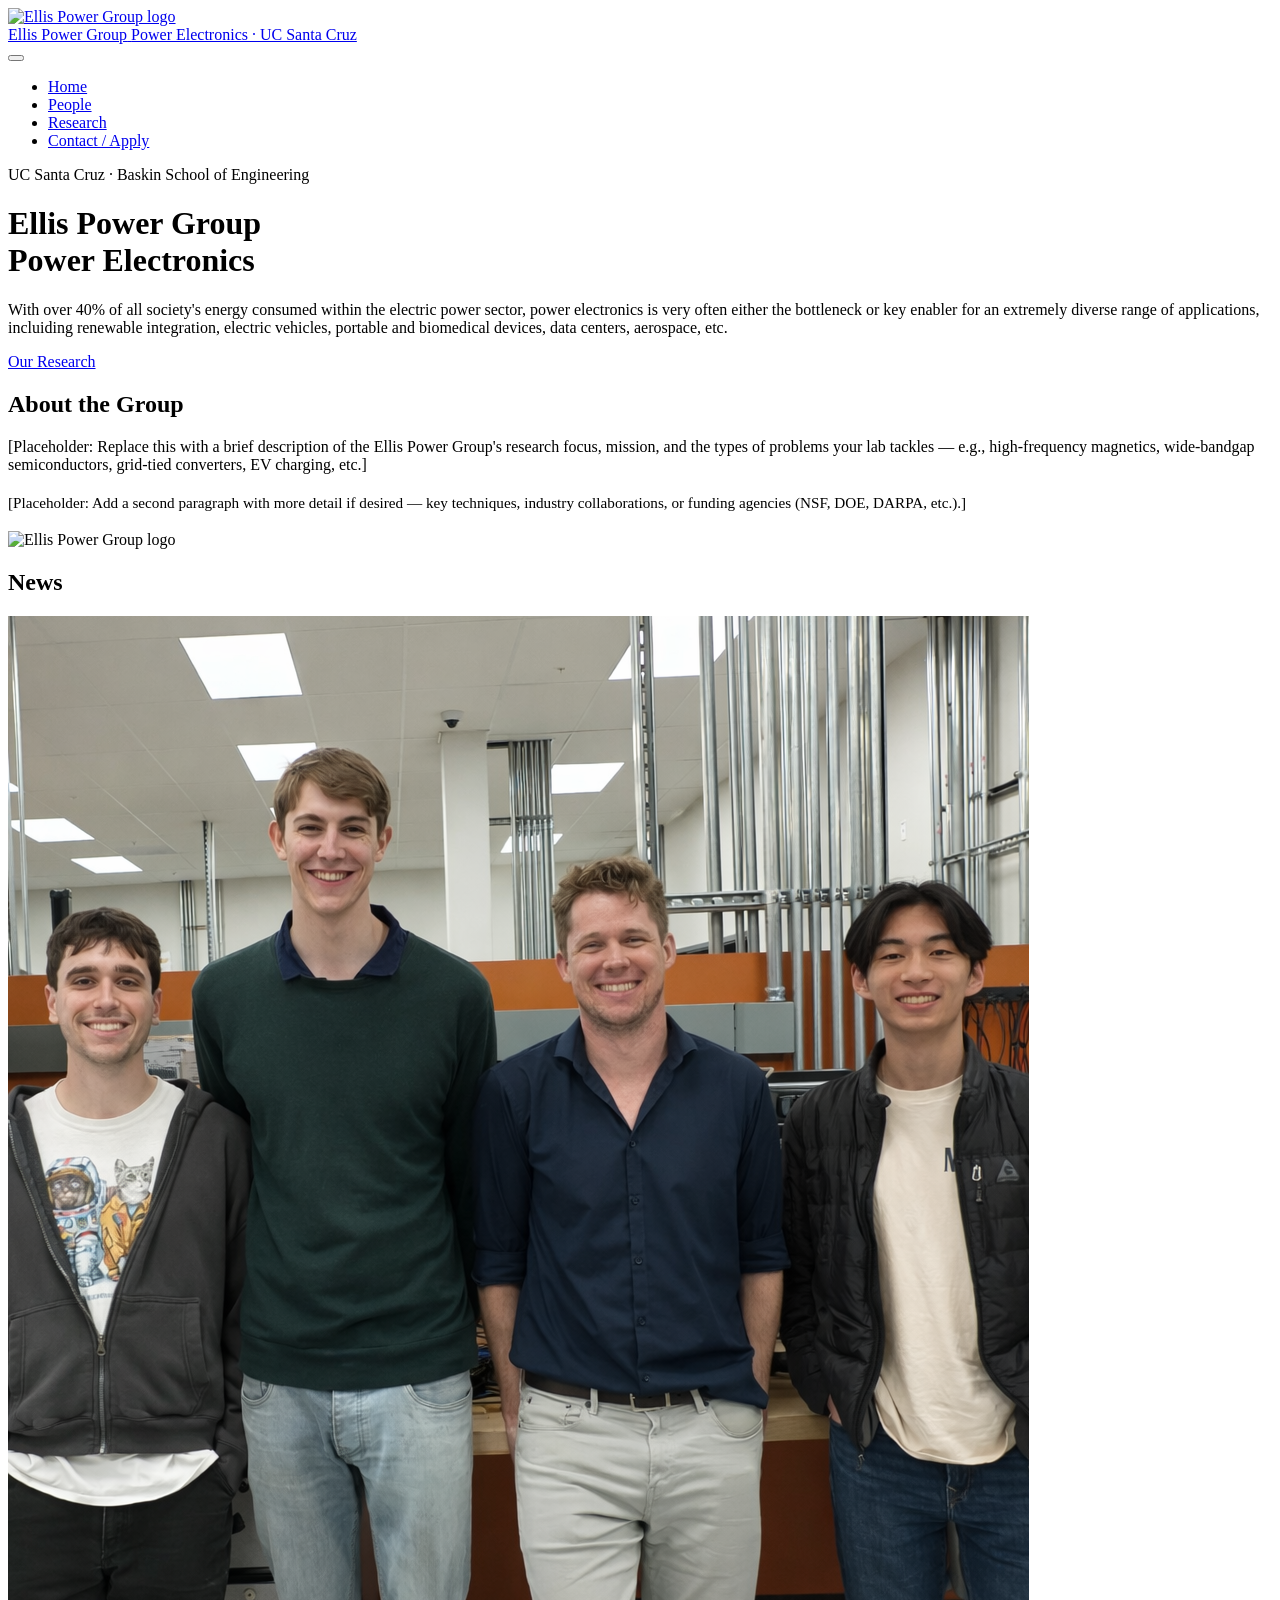
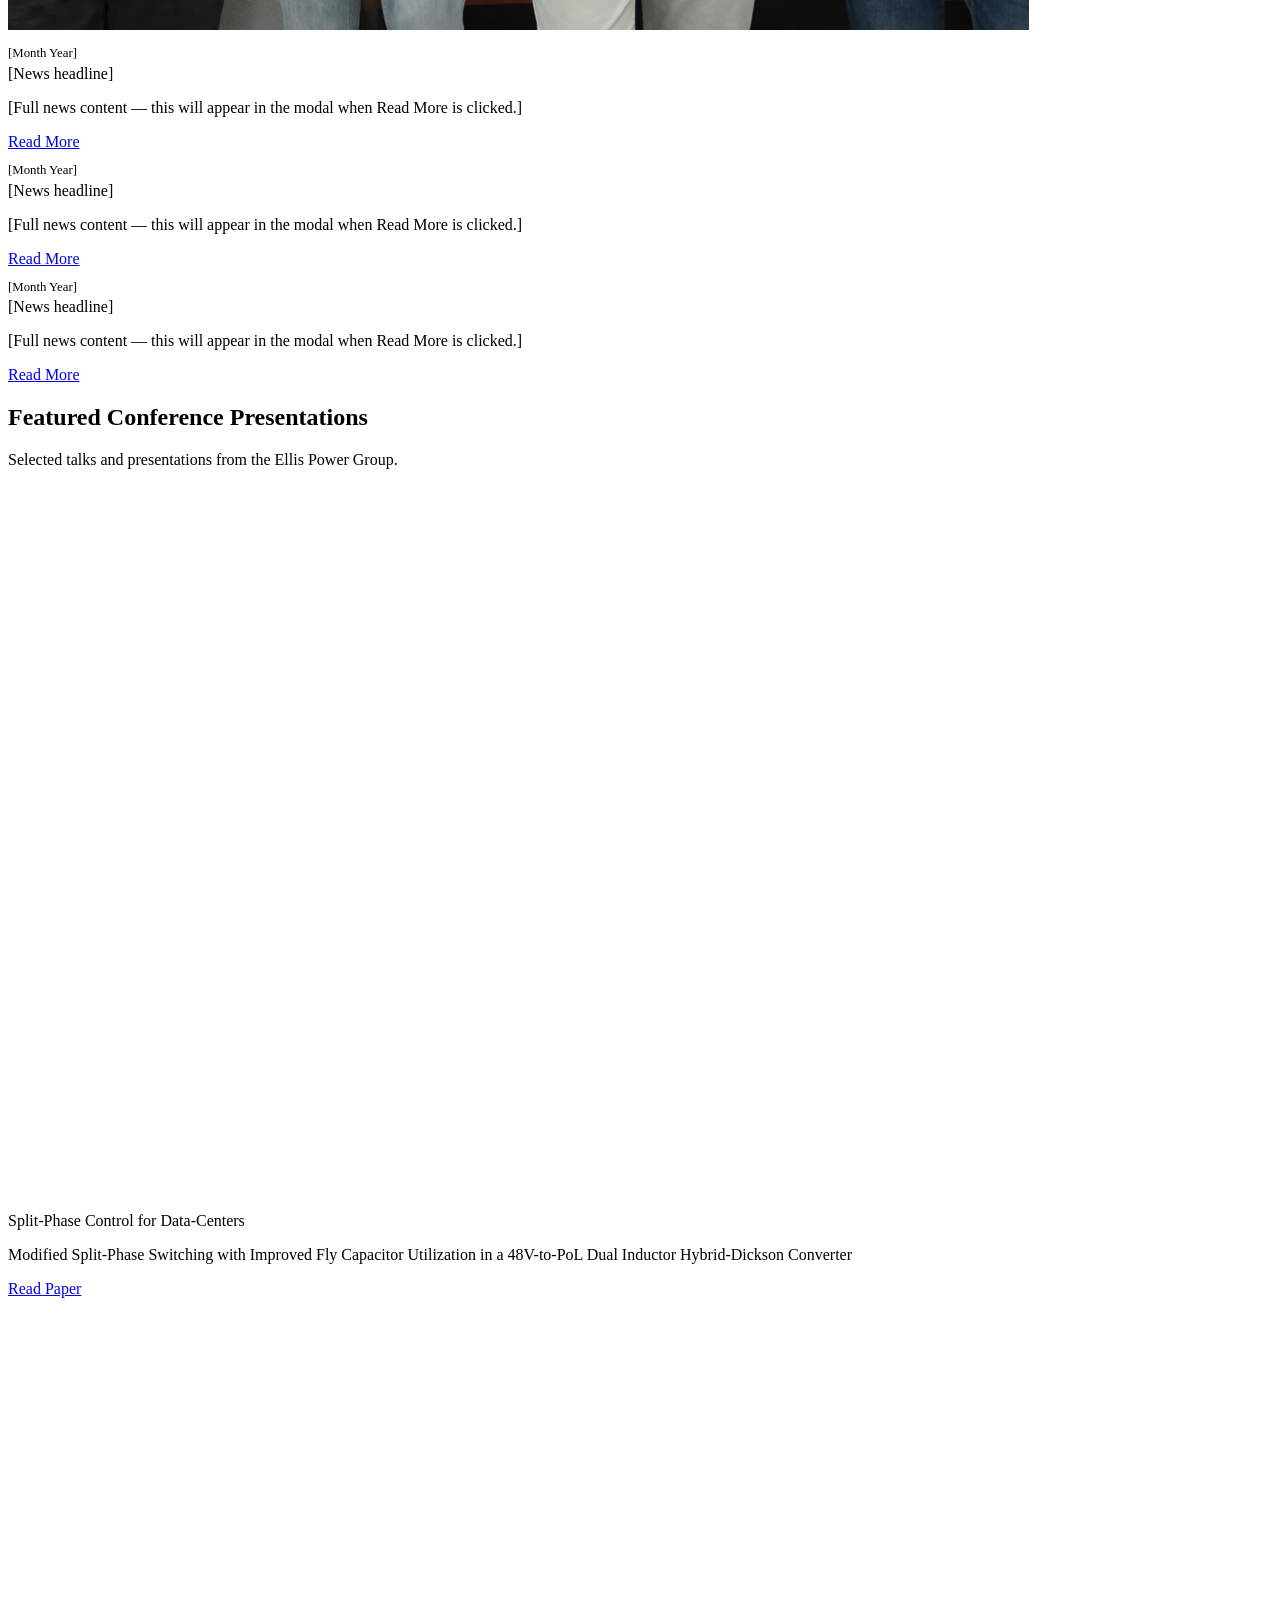
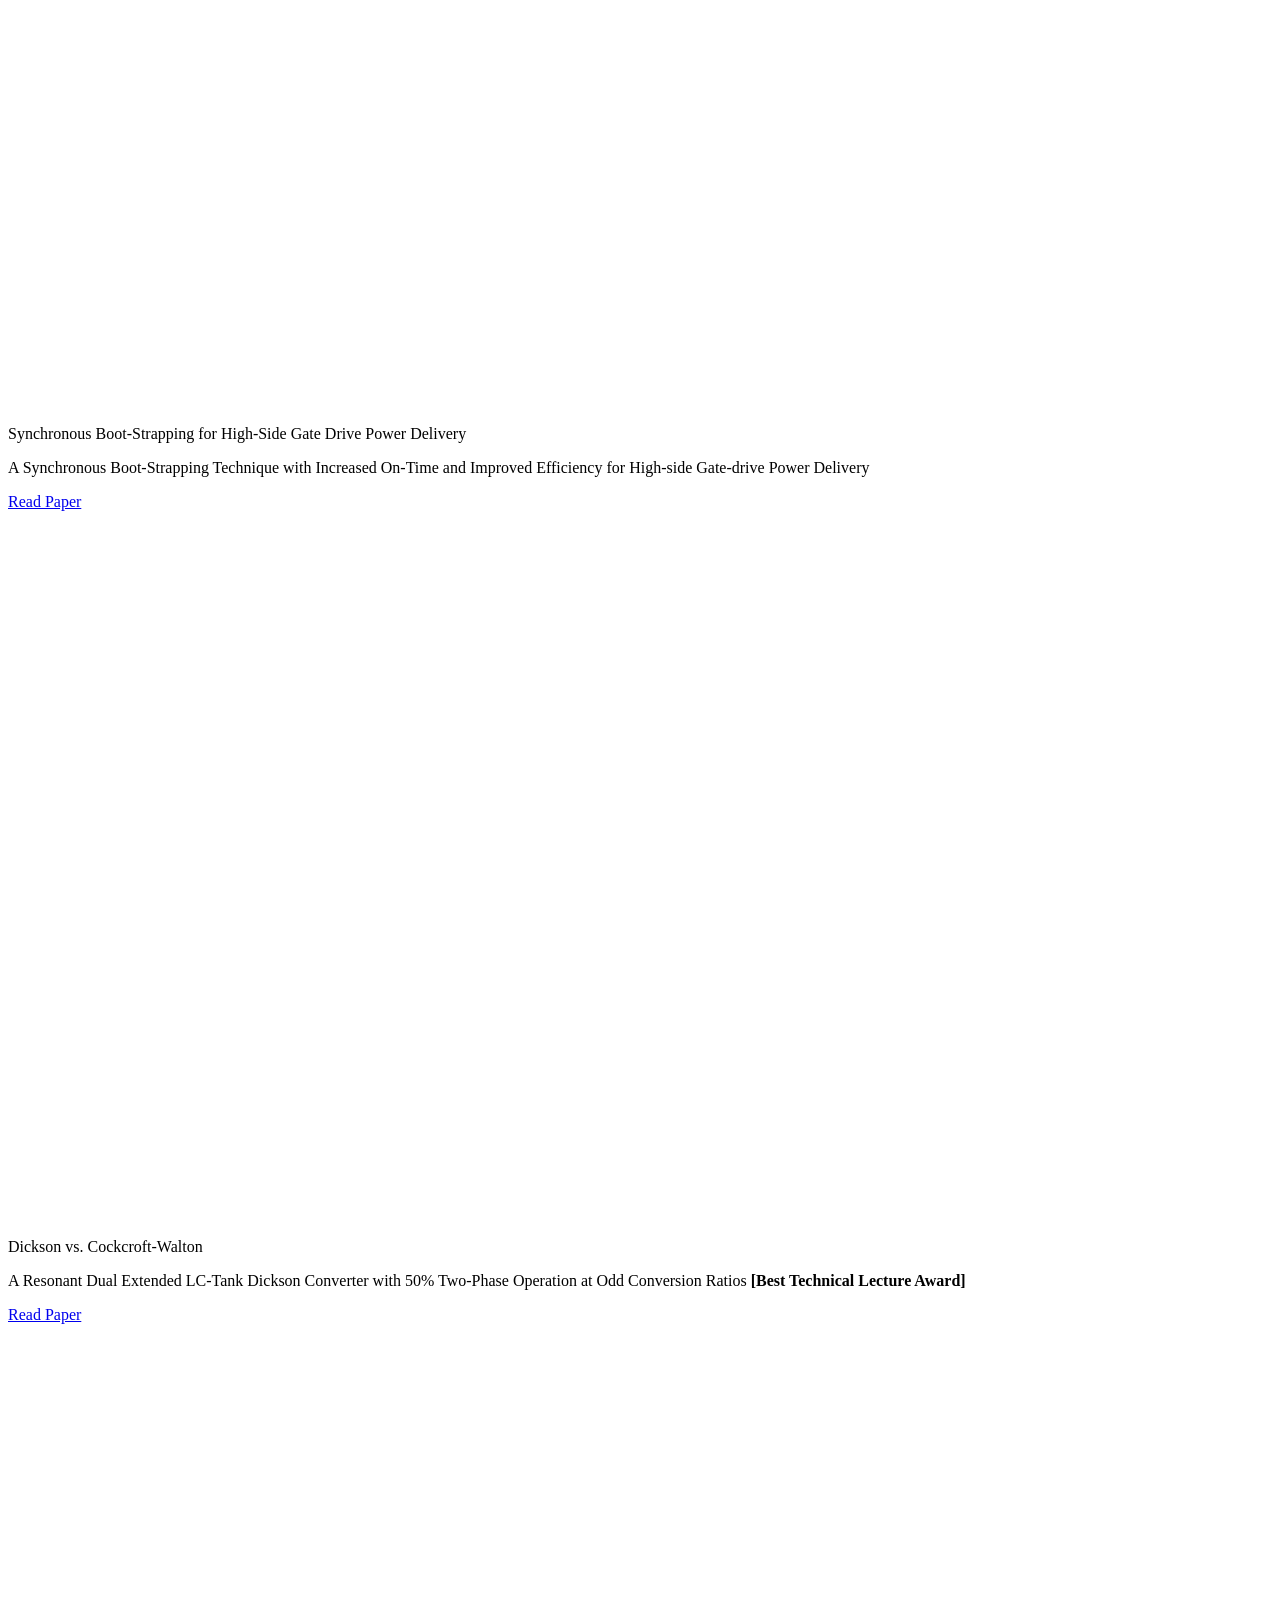
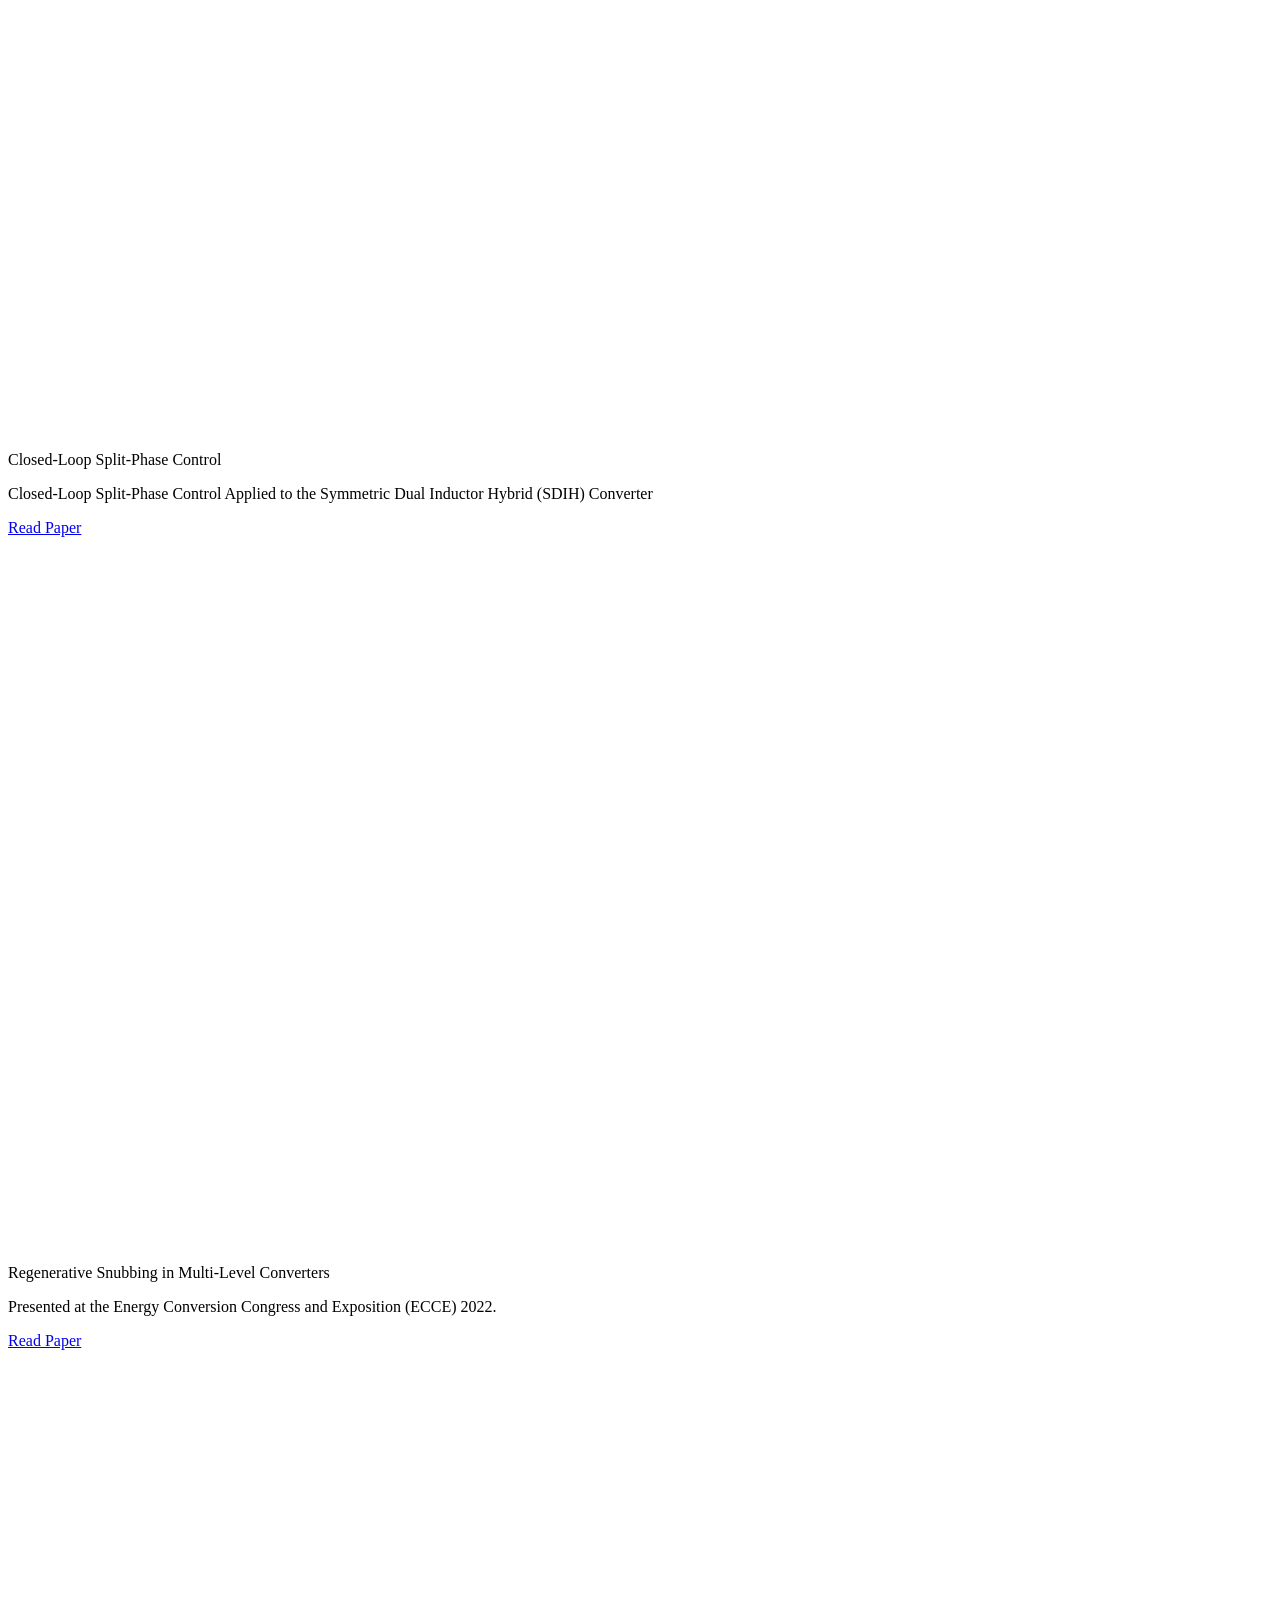
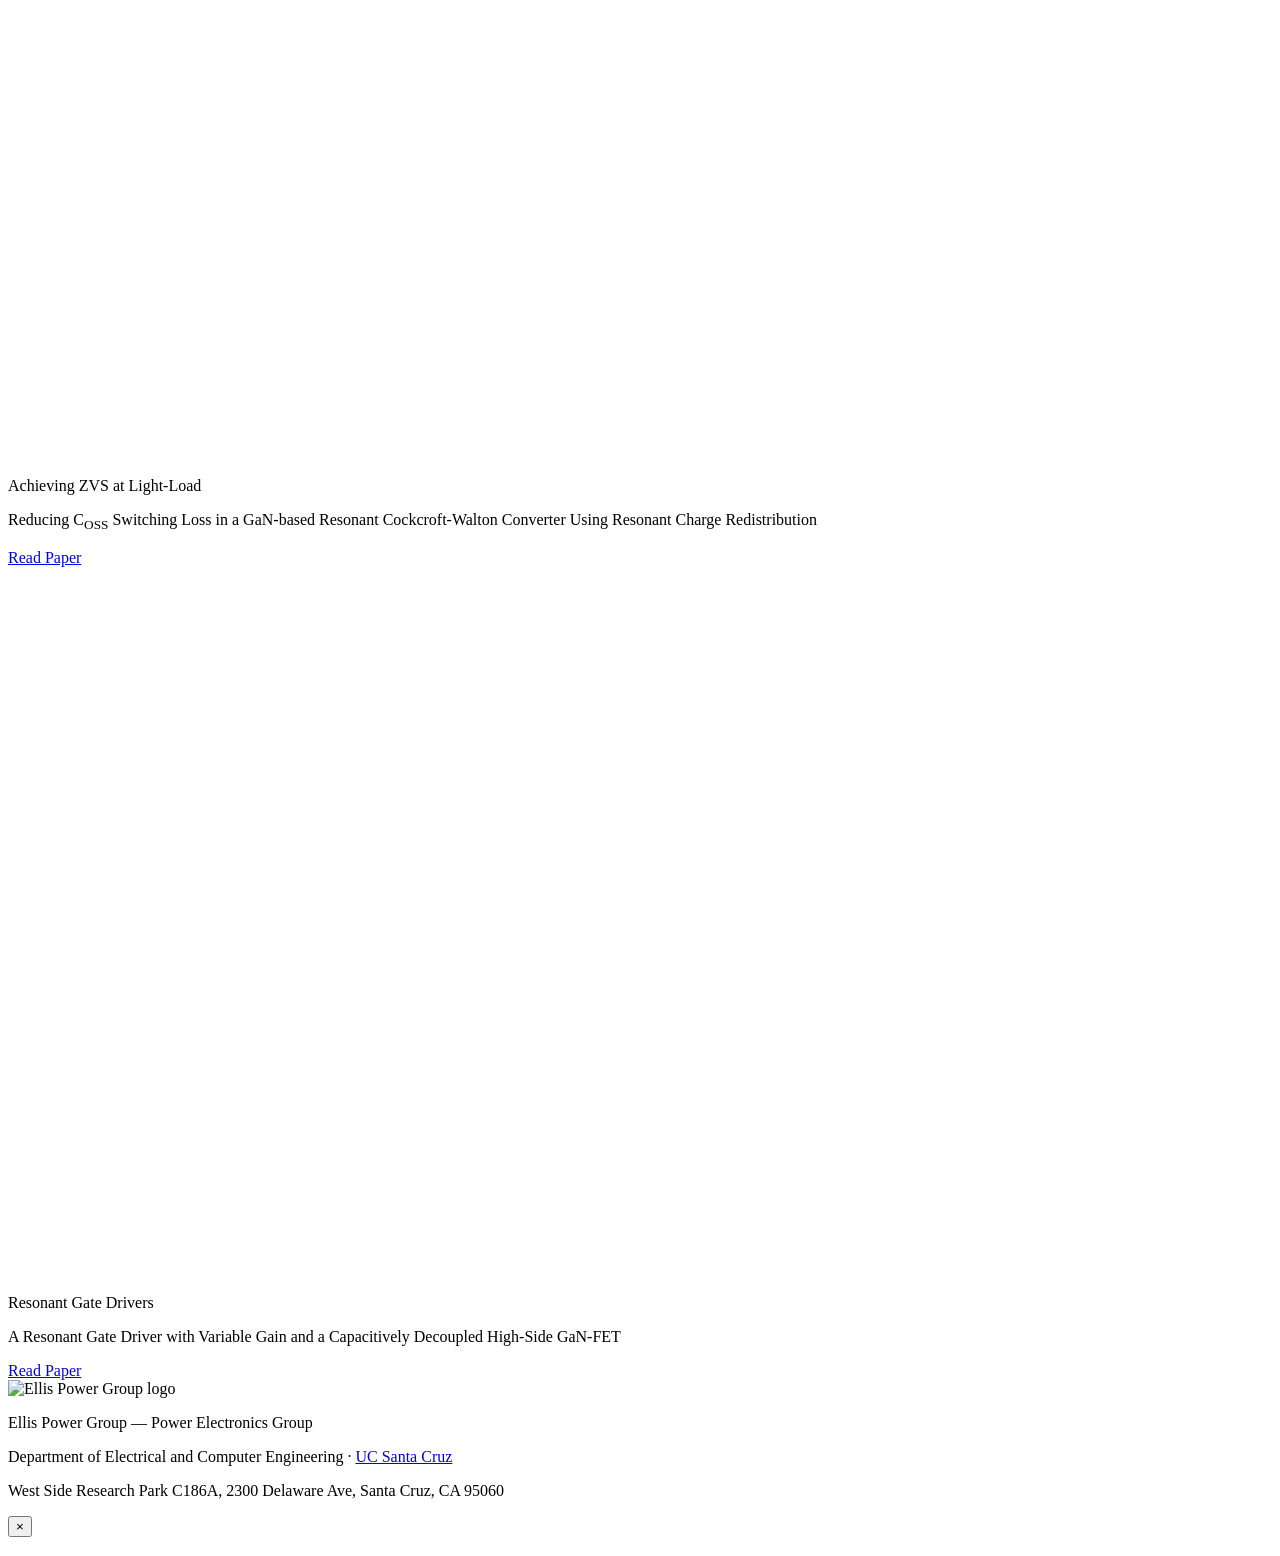
==== index.html @ 130d998c "Update index.html" ====
<!DOCTYPE html>
<html lang="en">
<head>
  <meta charset="UTF-8" />
  <meta name="viewport" content="width=device-width, initial-scale=1.0" />
  <title>Ellis Power Group — Power Electronics Group | UC Santa Cruz</title>
  <link rel="icon" href="images/EPG_simple_blue.png" type="image/png">
  <link rel="stylesheet" href="css/style.css" />
</head>
<body>

  <!-- ── Navbar ── -->
  <nav>
    <div class="nav-inner">
      <a href="index.html" class="nav-brand">
        <img src="images/EPG_simple_transparent_white.png" alt="Ellis Power Group logo" class="nav-logo">
        <div class="nav-brand-text">
          <span class="lab-name">Ellis Power Group</span>
          <span class="lab-sub">Power Electronics · UC Santa Cruz</span>
        </div>
      </a>
      <button class="nav-toggle" aria-label="Toggle menu" onclick="document.querySelector('.nav-links').classList.toggle('open')">
        <span></span><span></span><span></span>
      </button>
      <ul class="nav-links">
        <li><a href="index.html" class="active">Home</a></li>
        <li><a href="people.html">People</a></li>
        <li><a href="research.html">Research</a></li>
        <li><a href="contact.html">Contact / Apply</a></li>
      </ul>
    </div>
  </nav>

  <!-- ── Hero ── -->
  <header class="hero">
    <div class="ucsc-tag">UC Santa Cruz · Baskin School of Engineering</div>
    <h1>Ellis Power Group<br><span>Power Electronics</span></h1>
    <p class="subtitle">
      With over 40% of all society's energy consumed within the electric power sector, power electronics is very often either the bottleneck or key enabler for an extremely diverse range of applications, incluiding renewable integration, electric vehicles, portable and biomedical devices, data centers, aerospace, etc.
    </p>
    <a href="research.html" class="btn btn-gold" style="margin-right:0.75rem;">Our Research</a>
    <a href="contact.html" class="btn btn-outline" style="border-color:white; color:white;">Join the Group</a>
  </header>

  <!-- ── About ── -->
  <section class="section">
    <div class="container">
      <div class="about-layout">
        <div class="about-text">
          <h2 class="section-title">About the Group</h2>
          <p class="section-lead">
            <!-- Replace with a 2–3 sentence description of the lab's focus and mission -->
            [Placeholder: Replace this with a brief description of the Ellis Power Group's research focus,
            mission, and the types of problems your lab tackles — e.g., high-frequency magnetics,
            wide-bandgap semiconductors, grid-tied converters, EV charging, etc.]
          </p>
          <p style="color:var(--gray); font-size:0.95rem; line-height:1.7;">
            [Placeholder: Add a second paragraph with more detail if desired — key techniques,
            industry collaborations, or funding agencies (NSF, DOE, DARPA, etc.).]
          </p>
        </div>
        <div class="about-logo">
          <img src="images/EPG.png" alt="Ellis Power Group logo">
        </div>
      </div>
    </div>
  </section>

  <!-- ── News ── -->
  <section id="news-section" class="section section-alt">
    <div class="container">
      <h2 class="section-title">News</h2>
      <div class="card-grid card-grid-3">

        <!-- Image news block -->
        <div class="card">
          <img src="news_images/Joseph_Winkler_Visit.png" alt="Joseph_Winkler" class="news-img">
          <div class="research-body">
            <p style="font-size:0.8rem; color:var(--gray); margin-bottom:0.2rem;">[Month Year]</p>
            <div class="research-title">[News headline]</div>
            <p class="research-desc">[Full news content — this will appear in the modal when Read More is clicked.]</p>
            <a href="#" class="btn btn-blue" onclick="openModal(this); return false;">Read More</a>
          </div>
        </div>

        <!-- No image news block -->
        <div class="card">
          <div class="research-img placeholder"></div>
          <div class="research-body">
            <p style="font-size:0.8rem; color:var(--gray); margin-bottom:0.2rem;">[Month Year]</p>
            <div class="research-title">[News headline]</div>
            <p class="research-desc">[Full news content — this will appear in the modal when Read More is clicked.]</p>
            <a href="#" class="btn btn-blue" onclick="openModal(this); return false;">Read More</a>
          </div>
        </div>

        <div class="card">
          <div class="research-img placeholder"></div>
          <div class="research-body">
            <p style="font-size:0.8rem; color:var(--gray); margin-bottom:0.2rem;">[Month Year]</p>
            <div class="research-title">[News headline]</div>
            <p class="research-desc">[Full news content — this will appear in the modal when Read More is clicked.]</p>
            <a href="#" class="btn btn-blue" onclick="openModal(this); return false;">Read More</a>
          </div>
        </div>

      </div>
    </div>
  </section>

  <!-- ── Featured Conference Presentations ── -->
  <section class="section">
    <div class="container">
      <h2 class="section-title">Featured Conference Presentations</h2>
      <p class="section-lead">Selected talks and presentations from the Ellis Power Group.</p>
      <div class="card-grid card-grid-2">

        <div class="card">
          <div style="position:relative; padding-bottom:56.25%; height:0; overflow:hidden; border-radius:6px; margin-bottom:1rem;">
            <iframe
              src="https://www.youtube.com/embed/JGYH7zR0ghU"
              style="position:absolute; top:0; left:0; width:100%; height:100%; border:0;"
              allowfullscreen
              loading="lazy">
            </iframe>
          </div>
          <div class="research-body">
            <div class="research-title">Split-Phase Control for Data-Centers</div>
            <p class="research-desc">Modified Split-Phase Switching with Improved Fly Capacitor Utilization in a 48V-to-PoL Dual Inductor Hybrid-Dickson Converter</p>
            <a href="https://drive.google.com/file/d/1WH-lkBqeQXBo00qAmAZF47yBKzfSpNG6/view" target="_blank" class="btn btn-blue">Read Paper</a>
          </div>
        </div>

        <div class="card">
          <div style="position:relative; padding-bottom:56.25%; height:0; overflow:hidden; border-radius:6px; margin-bottom:1rem;">
            <iframe
              src="https://www.youtube.com/embed/jD0XQHBYPYw"
              style="position:absolute; top:0; left:0; width:100%; height:100%; border:0;"
              allowfullscreen
              loading="lazy">
            </iframe>
          </div>
          <div class="research-body">
            <div class="research-title">Synchronous Boot-Strapping for High-Side Gate Drive Power Delivery</div>
            <p class="research-desc">A Synchronous Boot-Strapping Technique with Increased On-Time and Improved Efficiency for High-side Gate-drive Power Delivery</p>
            <a href="https://drive.google.com/file/d/1WH-lkBqeQXBo00qAmAZF47yBKzfSpNG6/view" target="_blank" class="btn btn-blue">Read Paper</a>
          </div>
        </div>

        <div class="card">
          <div style="position:relative; padding-bottom:56.25%; height:0; overflow:hidden; border-radius:6px; margin-bottom:1rem;">
            <iframe
              src="https://www.youtube.com/embed/U55pdXEgzEo"
              style="position:absolute; top:0; left:0; width:100%; height:100%; border:0;"
              allowfullscreen
              loading="lazy">
            </iframe>
          </div>
          <div class="research-body">
            <div class="research-title">Dickson vs. Cockcroft-Walton</div>
            <p class="research-desc">A Resonant Dual Extended LC-Tank Dickson Converter with 50% Two-Phase Operation at Odd Conversion Ratios <strong>[Best Technical Lecture Award]</strong></p>
            <a href="https://drive.google.com/file/d/1NrXpbdTFm4a8NvBak3g795Qt6DAkt5Zg/view" target="_blank" class="btn btn-blue">Read Paper</a>
          </div>
        </div>

        <div class="card">
          <div style="position:relative; padding-bottom:56.25%; height:0; overflow:hidden; border-radius:6px; margin-bottom:1rem;">
            <iframe
              src="https://www.youtube.com/embed/bkz6jlpOTvc"
              style="position:absolute; top:0; left:0; width:100%; height:100%; border:0;"
              allowfullscreen
              loading="lazy">
            </iframe>
          </div>
          <div class="research-body">
            <div class="research-title">Closed-Loop Split-Phase Control</div>
            <p class="research-desc">Closed-Loop Split-Phase Control Applied to the Symmetric Dual Inductor Hybrid (SDIH) Converter</p>
            <a href="https://drive.google.com/file/d/1yZGYqYv0ZiZ7TIlcGubizP3ZaS7PxKJI/view" target="_blank" class="btn btn-blue">Read Paper</a>
          </div>
        </div>

        <div class="card">
          <div style="position:relative; padding-bottom:56.25%; height:0; overflow:hidden; border-radius:6px; margin-bottom:1rem;">
            <iframe
              src="https://www.youtube.com/embed/i5VAI0X557I"
              style="position:absolute; top:0; left:0; width:100%; height:100%; border:0;"
              allowfullscreen
              loading="lazy">
            </iframe>
          </div>
          <div class="research-body">
            <div class="research-title">Regenerative Snubbing in Multi-Level Converters</div>
            <p class="research-desc">Presented at the Energy Conversion Congress and Exposition (ECCE) 2022.</p>
            <a href="https://drive.google.com/file/d/1APeE59PD5Y6a50_pHRKJXi4OGnaNuooc/view" target="_blank" class="btn btn-blue">Read Paper</a>
          </div>
        </div>

        <div class="card">
          <div style="position:relative; padding-bottom:56.25%; height:0; overflow:hidden; border-radius:6px; margin-bottom:1rem;">
            <iframe
              src="https://www.youtube.com/embed/y23YhmnaFBg"
              style="position:absolute; top:0; left:0; width:100%; height:100%; border:0;"
              allowfullscreen
              loading="lazy">
            </iframe>
          </div>
          <div class="research-body">
            <div class="research-title">Achieving ZVS at Light-Load</div>
            <p class="research-desc">Reducing C<sub>OSS</sub> Switching Loss in a GaN-based Resonant Cockcroft-Walton Converter Using Resonant Charge Redistribution</p>
            <a href="https://drive.google.com/file/d/1JP_cOBnIOX_2WDsVjnTTVaK590b-mOuk/view" target="_blank" class="btn btn-blue">Read Paper</a>
          </div>
        </div>

        <div class="card">
          <div style="position:relative; padding-bottom:56.25%; height:0; overflow:hidden; border-radius:6px; margin-bottom:1rem;">
            <iframe
              src="https://www.youtube.com/embed/6qa66QU1ysw"
              style="position:absolute; top:0; left:0; width:100%; height:100%; border:0;"
              allowfullscreen
              loading="lazy">
            </iframe>
          </div>
          <div class="research-body">
            <div class="research-title">Resonant Gate Drivers</div>
            <p class="research-desc">A Resonant Gate Driver with Variable Gain and a Capacitively Decoupled High-Side GaN-FET</p>
            <a href="https://drive.google.com/file/d/1EpQJLGyIEV0gHX68V60lefkbmWwA6Xjm/view" target="_blank" class="btn btn-blue">Read Paper</a>
          </div>
        </div>

      </div>
    </div>
  </section>

  <!-- ── Footer ── -->
  <footer>
    <div class="footer-inner">
      <img src="images/EPG_simple_transparent_white.png" alt="Ellis Power Group logo" class="footer-logo">
      <p class="footer-top">Ellis Power Group — Power Electronics Group</p>
      <p>Department of Electrical and Computer Engineering · <a href="https://www.ucsc.edu" target="_blank">UC Santa Cruz</a></p>
      <p style="margin-top:0.5rem;">West Side Research Park C186A, 2300 Delaware Ave, Santa Cruz, CA 95060</p>
    </div>
  </footer>

  <!-- ── News Modal ── -->
  <div id="news-modal" class="modal-overlay" onclick="closeModal(event)">
    <div class="modal-box">
      <button class="modal-close" onclick="closeModal()">&times;</button>
      <img id="modal-img" src="" alt="" style="width:100%; max-height:220px; object-fit:contain; border-radius:6px; margin-bottom:1rem; display:none;">
      <h3 id="modal-title" style="color:var(--blue); margin-bottom:1rem;"></h3>
      <p id="modal-date" style="font-size:0.8rem; color:var(--gray); margin-bottom:0.75rem;"></p>
      <p id="modal-desc" style="font-size:0.95rem; line-height:1.7; color:#333; white-space:pre-line;"></p>
    </div>
  </div>

  <script>
    function openModal(btn) {
      const card = btn.closest('.card');
      const body = btn.closest('.research-body');
      const imgEl = card.querySelector('img.research-img');
      const modalImg = document.getElementById('modal-img');
      if (imgEl) {
        modalImg.src = imgEl.src;
        modalImg.alt = imgEl.alt;
        modalImg.style.display = 'block';
      } else {
        modalImg.style.display = 'none';
      }
      document.getElementById('modal-title').textContent = body.querySelector('.research-title').textContent;
      document.getElementById('modal-date').textContent = body.querySelector('p').textContent;
      document.getElementById('modal-desc').textContent = body.querySelector('.research-desc').textContent;
      document.getElementById('news-modal').classList.add('open');
    }

    function closeModal(e) {
      if (!e || e.target === document.getElementById('news-modal')) {
        document.getElementById('news-modal').classList.remove('open');
      }
    }

    document.addEventListener('keydown', e => {
      if (e.key === 'Escape') closeModal();
    });
  </script>
</body>
</html>
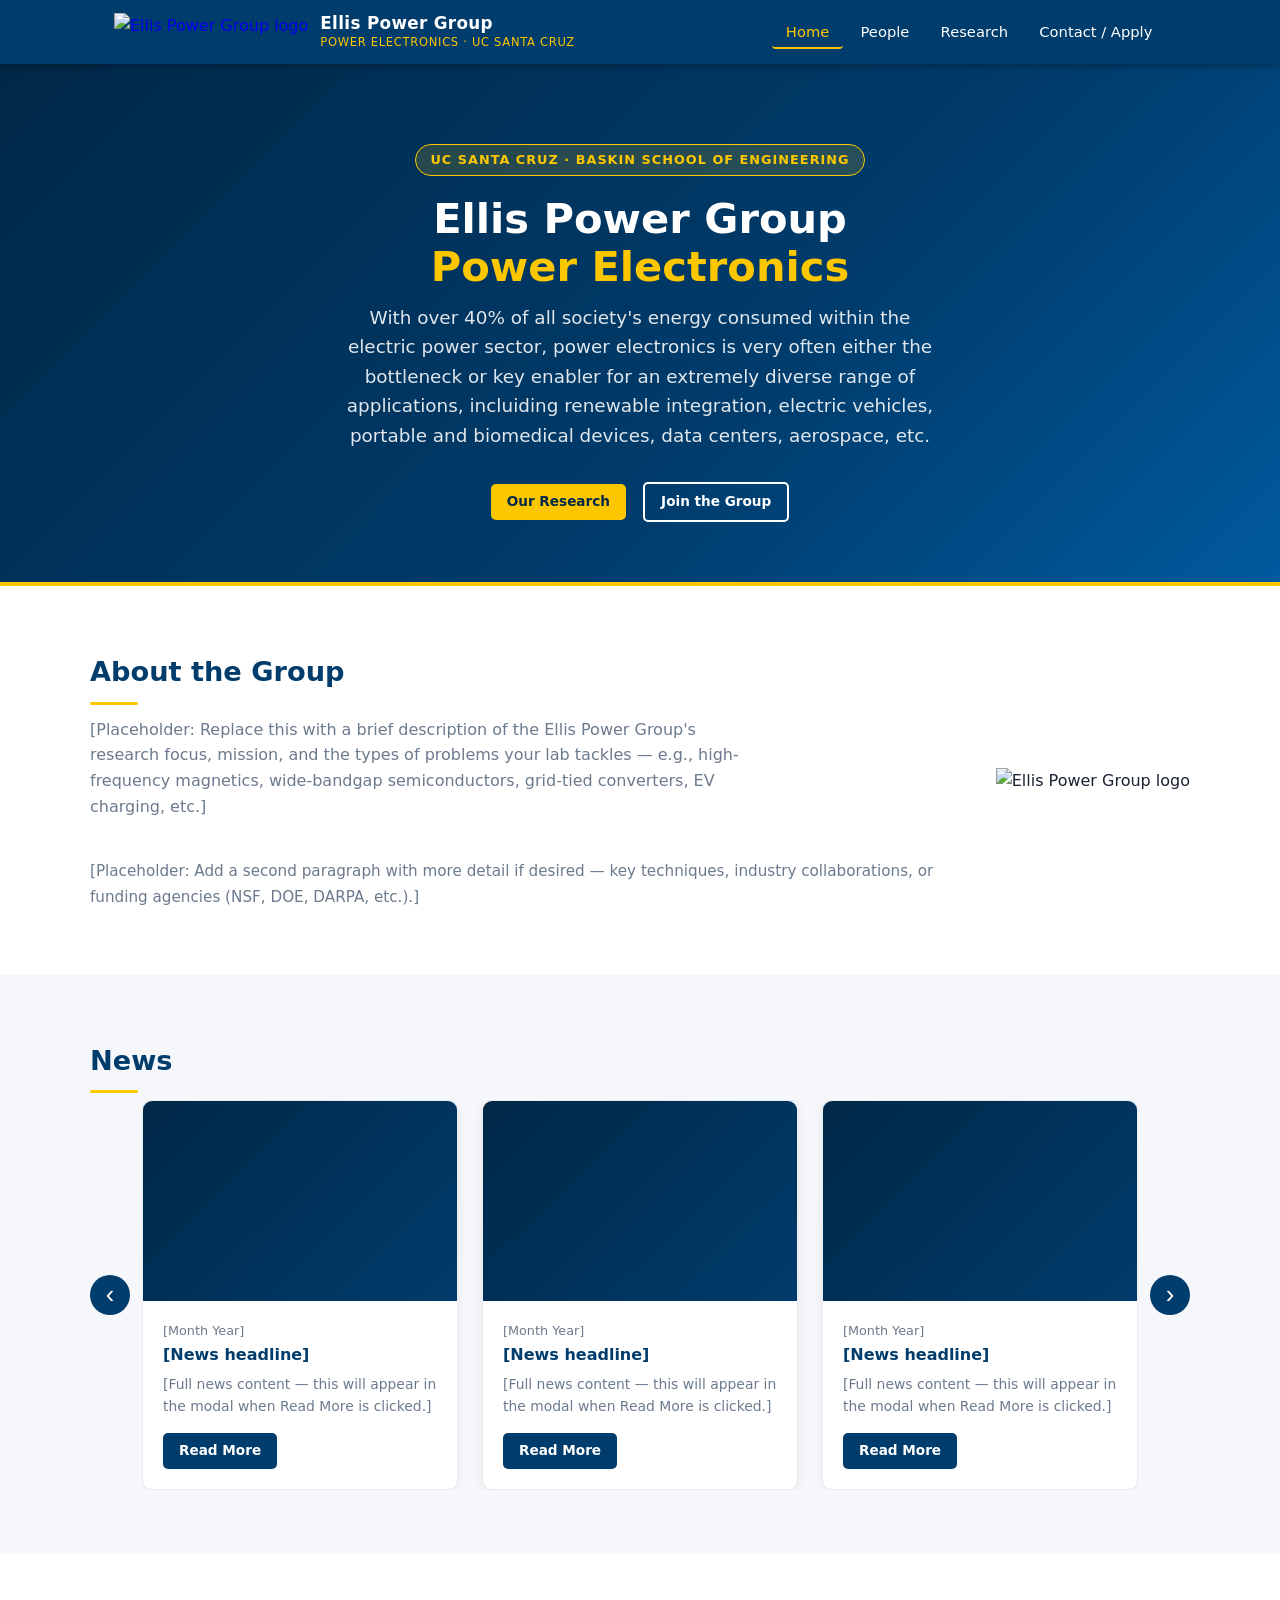
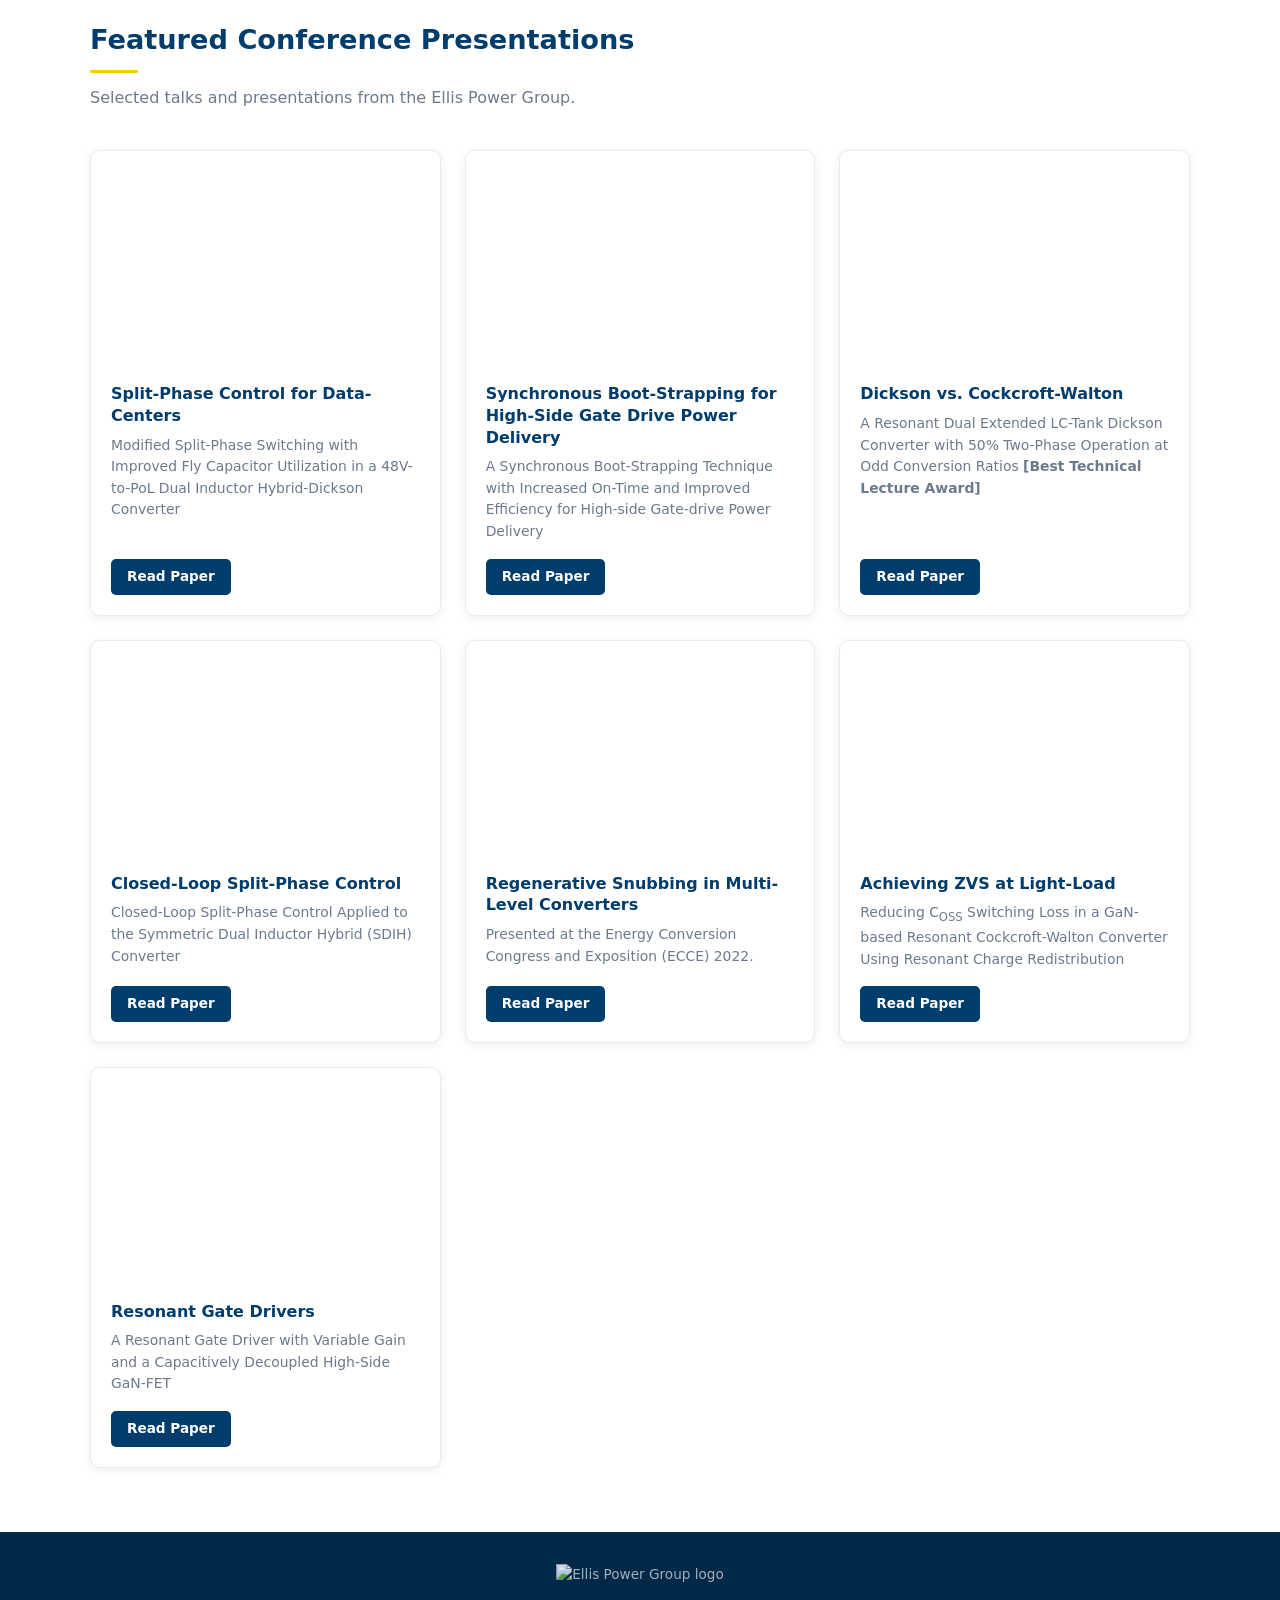
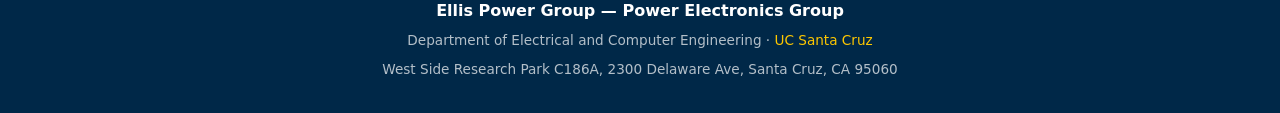
==== commit e98b77d9: "add carousel for news" ====
--- a/index.html
+++ b/index.html
@@ -70,40 +70,86 @@
   <section id="news-section" class="section section-alt">
     <div class="container">
       <h2 class="section-title">News</h2>
-      <div class="card-grid card-grid-3">
-
-        <!-- Image news block -->
-        <div class="card">
-          <img src="news_images/Joseph_Winkler_Visit.png" alt="Joseph_Winkler" class="news-img">
-          <div class="research-body">
-            <p style="font-size:0.8rem; color:var(--gray); margin-bottom:0.2rem;">[Month Year]</p>
-            <div class="research-title">[News headline]</div>
-            <p class="research-desc">[Full news content — this will appear in the modal when Read More is clicked.]</p>
-            <a href="#" class="btn btn-blue" onclick="openModal(this); return false;">Read More</a>
-          </div>
-        </div>
-
-        <!-- No image news block -->
-        <div class="card">
-          <div class="research-img placeholder"></div>
-          <div class="research-body">
-            <p style="font-size:0.8rem; color:var(--gray); margin-bottom:0.2rem;">[Month Year]</p>
-            <div class="research-title">[News headline]</div>
-            <p class="research-desc">[Full news content — this will appear in the modal when Read More is clicked.]</p>
-            <a href="#" class="btn btn-blue" onclick="openModal(this); return false;">Read More</a>
-          </div>
-        </div>
-
-        <div class="card">
-          <div class="research-img placeholder"></div>
-          <div class="research-body">
-            <p style="font-size:0.8rem; color:var(--gray); margin-bottom:0.2rem;">[Month Year]</p>
-            <div class="research-title">[News headline]</div>
-            <p class="research-desc">[Full news content — this will appear in the modal when Read More is clicked.]</p>
-            <a href="#" class="btn btn-blue" onclick="openModal(this); return false;">Read More</a>
-          </div>
-        </div>
-
+      <div class="carousel-wrapper">
+        <button class="carousel-btn carousel-prev" aria-label="Previous">&#8249;</button>
+        <div class="carousel-track-container">
+          <div class="carousel-track">
+
+            <!-- Image news block -->
+            <div class="card">
+              <img src="[image path]" alt="[News image]" class="research-img">
+              <div class="research-body">
+                <p style="font-size:0.8rem; color:var(--gray); margin-bottom:0.2rem;">[Month Year]</p>
+                <div class="research-title">[News headline]</div>
+                <p class="research-desc">[Full news content — this will appear in the modal when Read More is clicked.]</p>
+                <a href="#" class="btn btn-blue" onclick="openModal(this); return false;">Read More</a>
+              </div>
+            </div>
+
+            <!-- No image news block -->
+            <div class="card">
+              <div class="research-img placeholder"></div>
+              <div class="research-body">
+                <p style="font-size:0.8rem; color:var(--gray); margin-bottom:0.2rem;">[Month Year]</p>
+                <div class="research-title">[News headline]</div>
+                <p class="research-desc">[Full news content — this will appear in the modal when Read More is clicked.]</p>
+                <a href="#" class="btn btn-blue" onclick="openModal(this); return false;">Read More</a>
+              </div>
+            </div>
+
+            <div class="card">
+              <div class="research-img placeholder"></div>
+              <div class="research-body">
+                <p style="font-size:0.8rem; color:var(--gray); margin-bottom:0.2rem;">[Month Year]</p>
+                <div class="research-title">[News headline]</div>
+                <p class="research-desc">[Full news content — this will appear in the modal when Read More is clicked.]</p>
+                <a href="#" class="btn btn-blue" onclick="openModal(this); return false;">Read More</a>
+              </div>
+            </div>
+
+            <div class="card">
+              <div class="research-img placeholder"></div>
+              <div class="research-body">
+                <p style="font-size:0.8rem; color:var(--gray); margin-bottom:0.2rem;">[Month Year]</p>
+                <div class="research-title">[News headline]</div>
+                <p class="research-desc">[Full news content — this will appear in the modal when Read More is clicked.]</p>
+                <a href="#" class="btn btn-blue" onclick="openModal(this); return false;">Read More</a>
+              </div>
+            </div>
+
+            <div class="card">
+              <div class="research-img placeholder"></div>
+              <div class="research-body">
+                <p style="font-size:0.8rem; color:var(--gray); margin-bottom:0.2rem;">[Month Year]</p>
+                <div class="research-title">[News headline]</div>
+                <p class="research-desc">[Full news content — this will appear in the modal when Read More is clicked.]</p>
+                <a href="#" class="btn btn-blue" onclick="openModal(this); return false;">Read More</a>
+              </div>
+            </div>
+
+            <div class="card">
+              <div class="research-img placeholder"></div>
+              <div class="research-body">
+                <p style="font-size:0.8rem; color:var(--gray); margin-bottom:0.2rem;">[Month Year]</p>
+                <div class="research-title">[News headline]</div>
+                <p class="research-desc">[Full news content — this will appear in the modal when Read More is clicked.]</p>
+                <a href="#" class="btn btn-blue" onclick="openModal(this); return false;">Read More</a>
+              </div>
+            </div>
+
+            <div class="card">
+              <img src="news_images/Joseph_Winkler_Visit.png" alt="Joseph Winkler Visit" class="research-img">
+              <div class="research-body">
+                <p style="font-size:0.8rem; color:var(--gray); margin-bottom:0.2rem;">[Month Year]</p>
+                <div class="research-title">[News headline]</div>
+                <p class="research-desc">[Full news content — this will appear in the modal when Read More is clicked.]</p>
+                <a href="#" class="btn btn-blue" onclick="openModal(this); return false;">Read More</a>
+              </div>
+            </div>
+
+          </div>
+        </div>
+        <button class="carousel-btn carousel-next" aria-label="Next">&#8250;</button>
       </div>
     </div>
   </section>
@@ -280,6 +326,56 @@
     document.addEventListener('keydown', e => {
       if (e.key === 'Escape') closeModal();
     });
+
+    // ── News Carousel ──
+    (function () {
+      const track = document.querySelector('.carousel-track');
+      const prev  = document.querySelector('.carousel-prev');
+      const next  = document.querySelector('.carousel-next');
+      const wrapper = document.querySelector('.carousel-wrapper');
+      if (!track) return;
+
+      let index = 0;
+      const GAP = 24;
+
+      function visibleCount() {
+        return window.innerWidth < 640 ? 1 : window.innerWidth < 1024 ? 2 : 3;
+      }
+      function cardCount() { return track.children.length; }
+      function maxIndex()  { return Math.max(0, cardCount() - visibleCount()); }
+      function cardWidth() {
+        const c = track.querySelector('.card');
+        return c ? c.offsetWidth + GAP : 0;
+      }
+
+      function update() {
+        track.style.transform = `translateX(-${index * cardWidth()}px)`;
+        prev.disabled = index === 0;
+        next.disabled = index >= maxIndex();
+      }
+
+      prev.addEventListener('click', () => { if (index > 0) { index--; update(); } });
+      next.addEventListener('click', () => {
+        index = index >= maxIndex() ? 0 : index + 1;
+        update();
+      });
+
+      let timer = setInterval(() => {
+        index = index >= maxIndex() ? 0 : index + 1;
+        update();
+      }, 5000);
+
+      wrapper.addEventListener('mouseenter', () => clearInterval(timer));
+      wrapper.addEventListener('mouseleave', () => {
+        timer = setInterval(() => {
+          index = index >= maxIndex() ? 0 : index + 1;
+          update();
+        }, 5000);
+      });
+
+      window.addEventListener('resize', update);
+      update();
+    })();
   </script>
 </body>
 </html>
--- a/css/style.css
+++ b/css/style.css
@@ -0,0 +1,684 @@
+/* UCSC Ellis Power Group — Power Electronics Lab */
+:root {
+  --blue: #003C6C;
+  --blue-dark: #002848;
+  --gold: #FDC700;
+  --gold-dark: #e0b000;
+  --white: #ffffff;
+  --off-white: #f5f7fa;
+  --gray-light: #e8ecf0;
+  --gray: #6b7a8d;
+  --text: #1a2332;
+}
+
+* {
+  box-sizing: border-box;
+  margin: 0;
+  padding: 0;
+}
+
+body {
+  font-family: 'Segoe UI', system-ui, -apple-system, sans-serif;
+  color: var(--text);
+  background: var(--white);
+  line-height: 1.6;
+}
+
+/* ── Navbar ── */
+nav {
+  background: var(--blue);
+  position: sticky;
+  top: 0;
+  z-index: 100;
+  box-shadow: 0 2px 8px rgba(0,0,0,0.3);
+}
+
+.nav-inner {
+  max-width: 1100px;
+  margin: 0 auto;
+  padding: 0 1.5rem;
+  display: flex;
+  align-items: center;
+  justify-content: space-between;
+  height: 64px;
+}
+
+.nav-brand {
+  display: flex;
+  flex-direction: row;
+  align-items: center;
+  gap: 0.75rem;
+  text-decoration: none;
+}
+
+.nav-logo {
+  height: 38px;
+  width: auto;
+  flex-shrink: 0;
+}
+
+.nav-brand-text {
+  display: flex;
+  flex-direction: column;
+}
+
+.nav-brand .lab-name {
+  color: var(--white);
+  font-size: 1.05rem;
+  font-weight: 700;
+  letter-spacing: 0.02em;
+  line-height: 1.2;
+}
+
+.nav-brand .lab-sub {
+  color: var(--gold);
+  font-size: 0.72rem;
+  font-weight: 500;
+  letter-spacing: 0.06em;
+  text-transform: uppercase;
+}
+
+.nav-links {
+  list-style: none;
+  display: flex;
+  gap: 0.25rem;
+}
+
+.nav-links a {
+  color: var(--white);
+  text-decoration: none;
+  font-size: 0.92rem;
+  font-weight: 500;
+  padding: 0.4rem 0.85rem;
+  border-radius: 4px;
+  transition: background 0.15s, color 0.15s;
+  border-bottom: 2px solid transparent;
+}
+
+.nav-links a:hover {
+  background: rgba(255,255,255,0.1);
+  border-bottom-color: var(--gold);
+}
+
+.nav-links a.active {
+  color: var(--gold);
+  border-bottom-color: var(--gold);
+}
+
+/* Hamburger (mobile) */
+.nav-toggle {
+  display: none;
+  background: none;
+  border: none;
+  cursor: pointer;
+  padding: 0.5rem;
+}
+
+.nav-toggle span {
+  display: block;
+  width: 22px;
+  height: 2px;
+  background: var(--white);
+  margin: 5px 0;
+  transition: transform 0.2s;
+}
+
+/* ── Hero ── */
+.hero {
+  background: linear-gradient(135deg, var(--blue-dark) 0%, var(--blue) 60%, #005a9e 100%);
+  color: var(--white);
+  padding: 5rem 1.5rem 4rem;
+  text-align: center;
+  position: relative;
+  overflow: hidden;
+}
+
+.hero::after {
+  content: '';
+  position: absolute;
+  bottom: 0;
+  left: 0;
+  right: 0;
+  height: 4px;
+  background: var(--gold);
+}
+
+.hero h1 {
+  font-size: 2.6rem;
+  font-weight: 800;
+  line-height: 1.15;
+  max-width: 720px;
+  margin: 0 auto 0.75rem;
+}
+
+.hero h1 span {
+  color: var(--gold);
+}
+
+.hero .subtitle {
+  font-size: 1.15rem;
+  opacity: 0.88;
+  max-width: 600px;
+  margin: 0 auto 2rem;
+}
+
+.hero .ucsc-tag {
+  display: inline-block;
+  background: rgba(253, 199, 0, 0.15);
+  border: 1px solid var(--gold);
+  color: var(--gold);
+  font-size: 0.8rem;
+  font-weight: 600;
+  letter-spacing: 0.08em;
+  text-transform: uppercase;
+  padding: 0.3rem 0.9rem;
+  border-radius: 20px;
+  margin-bottom: 1.2rem;
+}
+
+/* ── Sections ── */
+.section {
+  padding: 4rem 1.5rem;
+}
+
+.section-alt {
+  background: var(--off-white);
+}
+
+.section-tight {
+  padding-top: 2rem;
+  padding-bottom: 2rem;
+}
+
+.container {
+  max-width: 1100px;
+  margin: 0 auto;
+}
+
+.section-title {
+  font-size: 1.7rem;
+  font-weight: 700;
+  color: var(--blue);
+  margin-bottom: 0.4rem;
+}
+
+.section-title::after {
+  content: '';
+  display: block;
+  width: 48px;
+  height: 3px;
+  background: var(--gold);
+  margin-top: 0.5rem;
+  border-radius: 2px;
+}
+
+.section-lead {
+  color: var(--gray);
+  font-size: 1rem;
+  margin-top: 0.75rem;
+  margin-bottom: 2.5rem;
+  max-width: 680px;
+}
+
+/* ── Cards ── */
+.card-grid {
+  display: grid;
+  gap: 1.5rem;
+}
+
+.card-grid-3 { grid-template-columns: repeat(auto-fill, minmax(280px, 1fr)); }
+.card-grid-2 { grid-template-columns: repeat(auto-fill, minmax(340px, 1fr)); }
+
+.card {
+  background: var(--white);
+  border-radius: 10px;
+  overflow: hidden;
+  box-shadow: 0 2px 10px rgba(0,0,0,0.07);
+  transition: transform 0.2s, box-shadow 0.2s;
+  border: 1px solid var(--gray-light);
+  display: flex;
+  flex-direction: column;
+}
+
+.research-body {
+  display: flex;
+  flex-direction: column;
+  flex: 1;
+}
+
+.card:hover {
+  transform: translateY(-3px);
+  box-shadow: 0 6px 20px rgba(0,0,0,0.12);
+}
+
+/* ── People Cards ── */
+.person-img {
+  width: 100%;
+  aspect-ratio: 1/1;
+  object-fit: cover;
+  background: var(--gray-light);
+  display: flex;
+  align-items: center;
+  justify-content: center;
+  font-size: 3rem;
+  color: var(--gray);
+}
+
+.person-img.placeholder {
+  height: 220px;
+  background: linear-gradient(135deg, var(--gray-light), #d0d8e0);
+  display: flex;
+  align-items: center;
+  justify-content: center;
+}
+
+.person-img.placeholder::after {
+  content: '👤';
+  font-size: 3.5rem;
+  opacity: 0.4;
+}
+
+.person-body {
+  padding: 1.25rem;
+}
+
+.person-name {
+  font-size: 1.1rem;
+  font-weight: 700;
+  color: var(--blue);
+  margin-bottom: 0.2rem;
+}
+
+.person-role {
+  font-size: 0.82rem;
+  font-weight: 600;
+  color: var(--gold-dark);
+  text-transform: uppercase;
+  letter-spacing: 0.05em;
+  margin-bottom: 0.6rem;
+}
+
+.person-bio {
+  font-size: 0.88rem;
+  color: var(--gray);
+  line-height: 1.55;
+}
+
+/* PI card — spans full width */
+.pi-card {
+  grid-column: 1 / -1;
+  display: flex;
+  flex-direction: row;
+  gap: 2rem;
+  align-items: flex-start;
+}
+
+.pi-card .person-img.placeholder {
+  flex-shrink: 0;
+  width: 180px;
+  height: 180px;
+  border-radius: 8px;
+}
+
+.pi-card .person-body {
+  padding: 1.5rem 1.5rem 1.5rem 0;
+}
+
+.pi-card .person-name { font-size: 1.4rem; }
+
+/* ── Research Cards ── */
+.research-img {
+  width: 100%;
+  height: 200px;
+  object-fit: contain;
+  background: #fff;
+}
+
+.research-img.placeholder {
+  display: flex;
+  align-items: center;
+  justify-content: center;
+  background: linear-gradient(135deg, #002848, var(--blue));
+  color: var(--gold);
+  font-size: 0.85rem;
+  font-weight: 600;
+  letter-spacing: 0.05em;
+  text-transform: uppercase;
+}
+
+.research-body {
+  padding: 1.25rem;
+}
+
+.research-body .btn {
+  margin-top: auto;
+  align-self: flex-start;
+}
+
+.research-title {
+  font-size: 1rem;
+  font-weight: 700;
+  color: var(--blue);
+  margin-bottom: 0.5rem;
+  line-height: 1.35;
+}
+
+.research-desc {
+  font-size: 0.87rem;
+  color: var(--gray);
+  margin-bottom: 1rem;
+  line-height: 1.55;
+}
+
+#news-section .research-desc {
+  display: -webkit-box;
+  -webkit-line-clamp: 3;
+  -webkit-box-orient: vertical;
+  overflow: hidden;
+}
+
+.btn {
+  display: inline-block;
+  padding: 0.45rem 1rem;
+  border-radius: 5px;
+  font-size: 0.85rem;
+  font-weight: 600;
+  text-decoration: none;
+  transition: background 0.15s, color 0.15s;
+}
+
+.btn-blue {
+  background: var(--blue);
+  color: var(--white);
+}
+
+.btn-blue:hover {
+  background: var(--blue-dark);
+}
+
+.btn-outline {
+  border: 2px solid var(--blue);
+  color: var(--blue);
+  background: transparent;
+}
+
+.btn-outline:hover {
+  background: var(--blue);
+  color: var(--white);
+}
+
+/* ── Contact Page ── */
+.contact-grid {
+  display: grid;
+  grid-template-columns: 1fr 1fr;
+  gap: 3rem;
+  align-items: start;
+}
+
+.contact-info h3 {
+  font-size: 1.2rem;
+  color: var(--blue);
+  margin-bottom: 1rem;
+}
+
+.contact-item {
+  display: flex;
+  gap: 0.75rem;
+  margin-bottom: 1rem;
+  align-items: flex-start;
+}
+
+.contact-icon {
+  font-size: 1.2rem;
+  margin-top: 0.1rem;
+  flex-shrink: 0;
+}
+
+.contact-item p {
+  font-size: 0.93rem;
+  color: var(--text);
+  line-height: 1.5;
+}
+
+.contact-item a {
+  color: var(--blue);
+  text-decoration: none;
+}
+
+.contact-item a:hover {
+  text-decoration: underline;
+}
+
+.apply-box {
+  background: var(--blue);
+  color: var(--white);
+  border-radius: 10px;
+  padding: 2rem;
+}
+
+.apply-box h3 {
+  font-size: 1.2rem;
+  margin-bottom: 0.75rem;
+  color: var(--gold);
+}
+
+.apply-box p {
+  font-size: 0.9rem;
+  opacity: 0.9;
+  margin-bottom: 1.25rem;
+  line-height: 1.6;
+}
+
+.btn-gold {
+  background: var(--gold);
+  color: var(--blue-dark);
+  font-weight: 700;
+}
+
+.btn-gold:hover {
+  background: var(--gold-dark);
+}
+
+/* ── Highlights (home) ── */
+.highlight-strip {
+  display: grid;
+  grid-template-columns: repeat(auto-fit, minmax(200px, 1fr));
+  gap: 1.5rem;
+  margin-top: 2rem;
+}
+
+.highlight-item {
+  text-align: center;
+  padding: 1.5rem 1rem;
+  border-radius: 8px;
+  background: var(--white);
+  border: 1px solid var(--gray-light);
+}
+
+.highlight-number {
+  font-size: 2.2rem;
+  font-weight: 800;
+  color: var(--blue);
+  display: block;
+}
+
+.highlight-label {
+  font-size: 0.85rem;
+  color: var(--gray);
+  font-weight: 500;
+}
+
+/* ── Footer ── */
+footer {
+  background: var(--blue-dark);
+  color: rgba(255,255,255,0.7);
+  text-align: center;
+  padding: 2rem 1.5rem;
+  font-size: 0.85rem;
+}
+
+footer a {
+  color: var(--gold);
+  text-decoration: none;
+}
+
+footer a:hover { text-decoration: underline; }
+
+footer .footer-inner {
+  max-width: 1100px;
+  margin: 0 auto;
+}
+
+footer .footer-top {
+  font-size: 1rem;
+  font-weight: 600;
+  color: var(--white);
+  margin-bottom: 0.4rem;
+}
+
+.footer-logo {
+  height: 48px;
+  width: auto;
+  opacity: 0.9;
+  margin-bottom: 0.75rem;
+}
+
+/* ── About layout ── */
+.about-layout {
+  display: flex;
+  align-items: center;
+  gap: 3rem;
+}
+
+.about-text {
+  flex: 1;
+}
+
+.about-logo {
+  flex-shrink: 0;
+}
+
+.about-logo img {
+  width: 220px;
+  height: auto;
+}
+
+/* ── Group dividers ── */
+.people-group-label {
+  font-size: 1.1rem;
+  font-weight: 700;
+  color: var(--blue);
+  border-bottom: 2px solid var(--gold);
+  padding-bottom: 0.4rem;
+  margin: 2.5rem 0 1.25rem;
+}
+
+/* ── Responsive ── */
+@media (max-width: 768px) {
+  .nav-links { display: none; flex-direction: column; position: absolute; top: 64px; left: 0; right: 0; background: var(--blue-dark); padding: 1rem; gap: 0; }
+  .nav-links.open { display: flex; }
+  .nav-links a { padding: 0.75rem 1rem; border-radius: 0; border-bottom: 1px solid rgba(255,255,255,0.1); }
+  .nav-toggle { display: block; }
+
+  .hero h1 { font-size: 1.8rem; }
+  .about-layout { flex-direction: column; }
+  .about-logo img { width: 160px; }
+  .pi-card { flex-direction: column; }
+  .pi-card .person-img.placeholder { width: 100%; }
+  .contact-grid { grid-template-columns: 1fr; }
+}
+
+/* ── News Carousel ── */
+.carousel-wrapper {
+  display: flex;
+  align-items: center;
+  gap: 0.75rem;
+}
+
+.carousel-track-container {
+  overflow: hidden;
+  flex: 1;
+}
+
+.carousel-track {
+  display: flex;
+  gap: 1.5rem;
+  transition: transform 0.4s ease;
+}
+
+.carousel-track .card {
+  flex: 0 0 calc(33.333% - 1rem);
+  min-width: 0;
+}
+
+@media (max-width: 1023px) {
+  .carousel-track .card { flex: 0 0 calc(50% - 0.75rem); }
+}
+
+@media (max-width: 639px) {
+  .carousel-track .card { flex: 0 0 100%; }
+}
+
+.carousel-btn {
+  flex-shrink: 0;
+  width: 2.5rem;
+  height: 2.5rem;
+  border-radius: 50%;
+  border: none;
+  background: var(--blue);
+  color: #fff;
+  font-size: 1.6rem;
+  line-height: 1;
+  cursor: pointer;
+  display: flex;
+  align-items: center;
+  justify-content: center;
+  transition: background 0.2s;
+}
+
+.carousel-btn:hover { background: var(--blue-dark); }
+.carousel-btn:disabled { background: var(--gray-light); cursor: default; }
+
+/* ── News Modal ── */
+.modal-overlay {
+  display: none;
+  position: fixed;
+  inset: 0;
+  background: rgba(0,0,0,0.5);
+  z-index: 1000;
+  align-items: center;
+  justify-content: center;
+  padding: 1.5rem;
+}
+
+.modal-overlay.open {
+  display: flex;
+}
+
+.modal-box {
+  background: #fff;
+  border-radius: 10px;
+  padding: 2rem;
+  max-width: 620px;
+  width: 100%;
+  max-height: 80vh;
+  overflow-y: auto;
+  position: relative;
+  box-shadow: 0 8px 32px rgba(0,0,0,0.2);
+}
+
+.modal-close {
+  position: absolute;
+  top: 1rem;
+  right: 1rem;
+  background: none;
+  border: none;
+  font-size: 1.5rem;
+  cursor: pointer;
+  color: var(--gray);
+  line-height: 1;
+}
+
+.modal-close:hover {
+  color: var(--blue);
+}
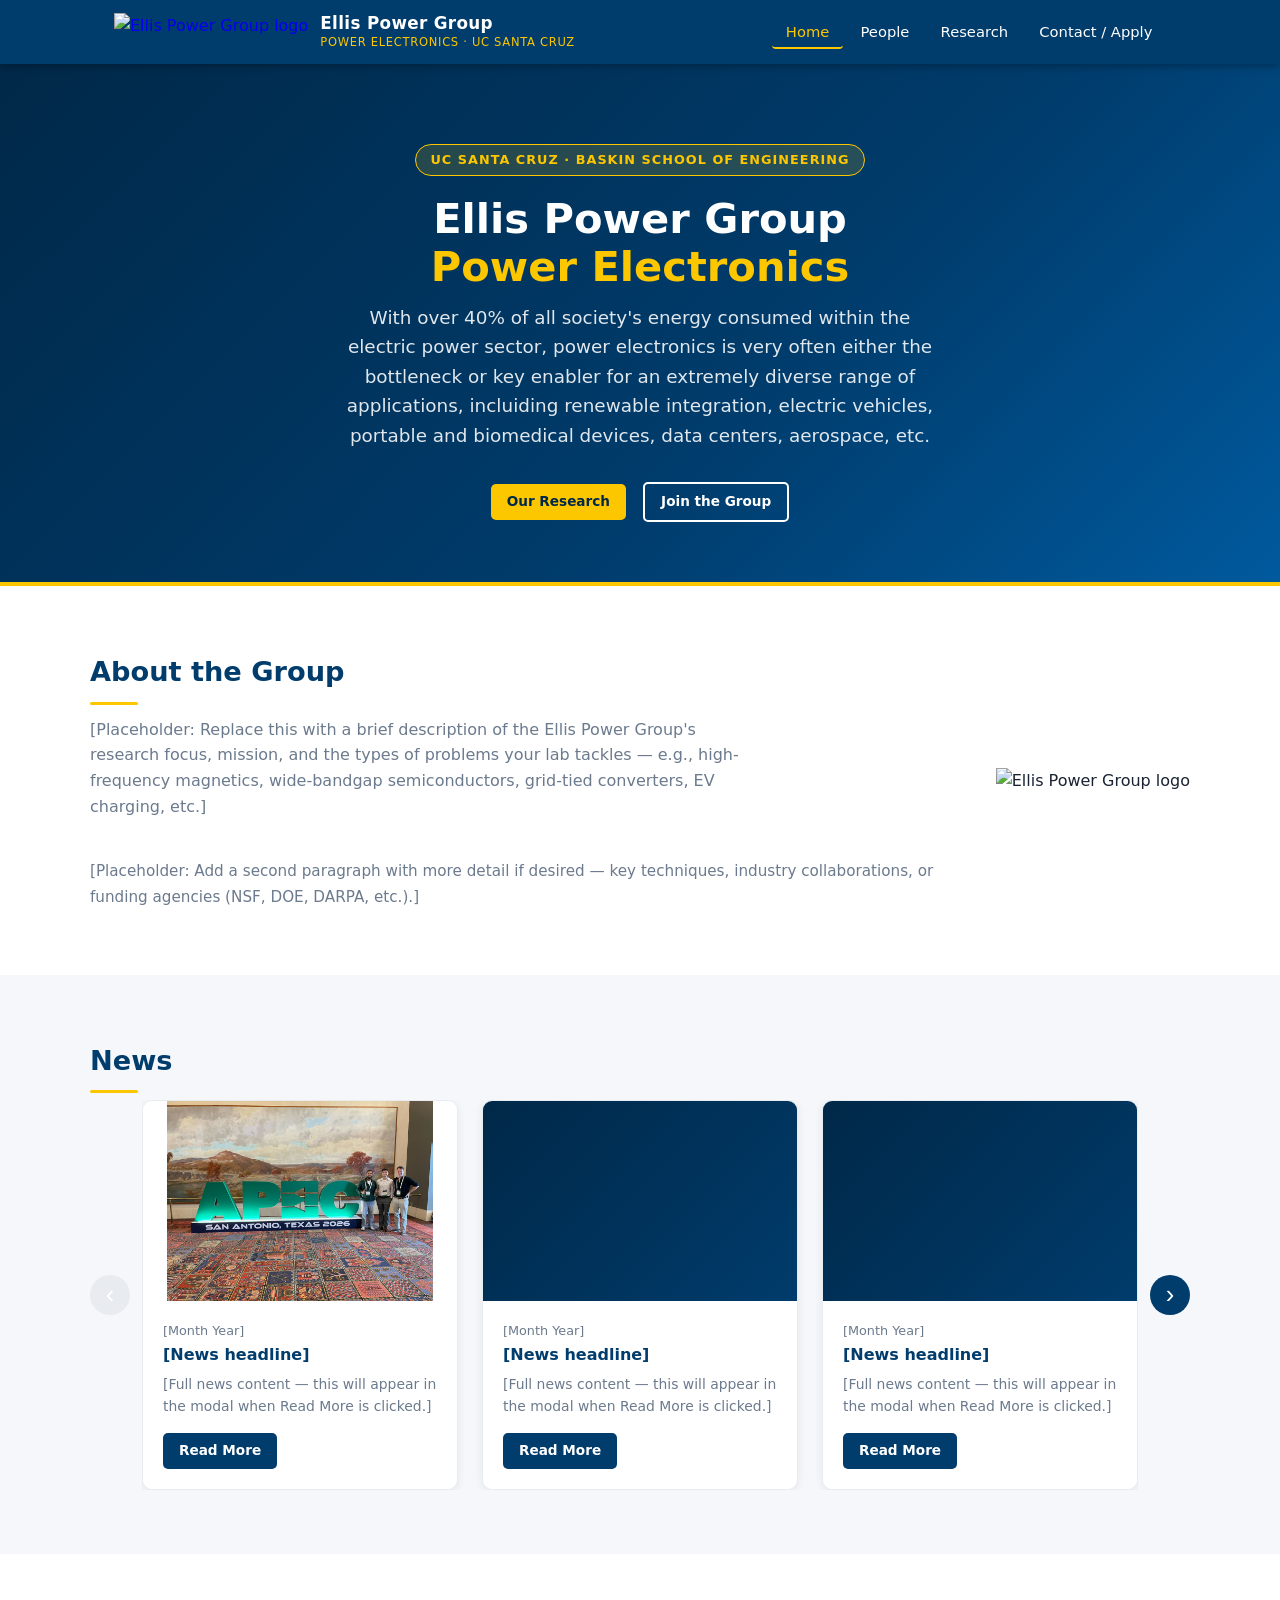
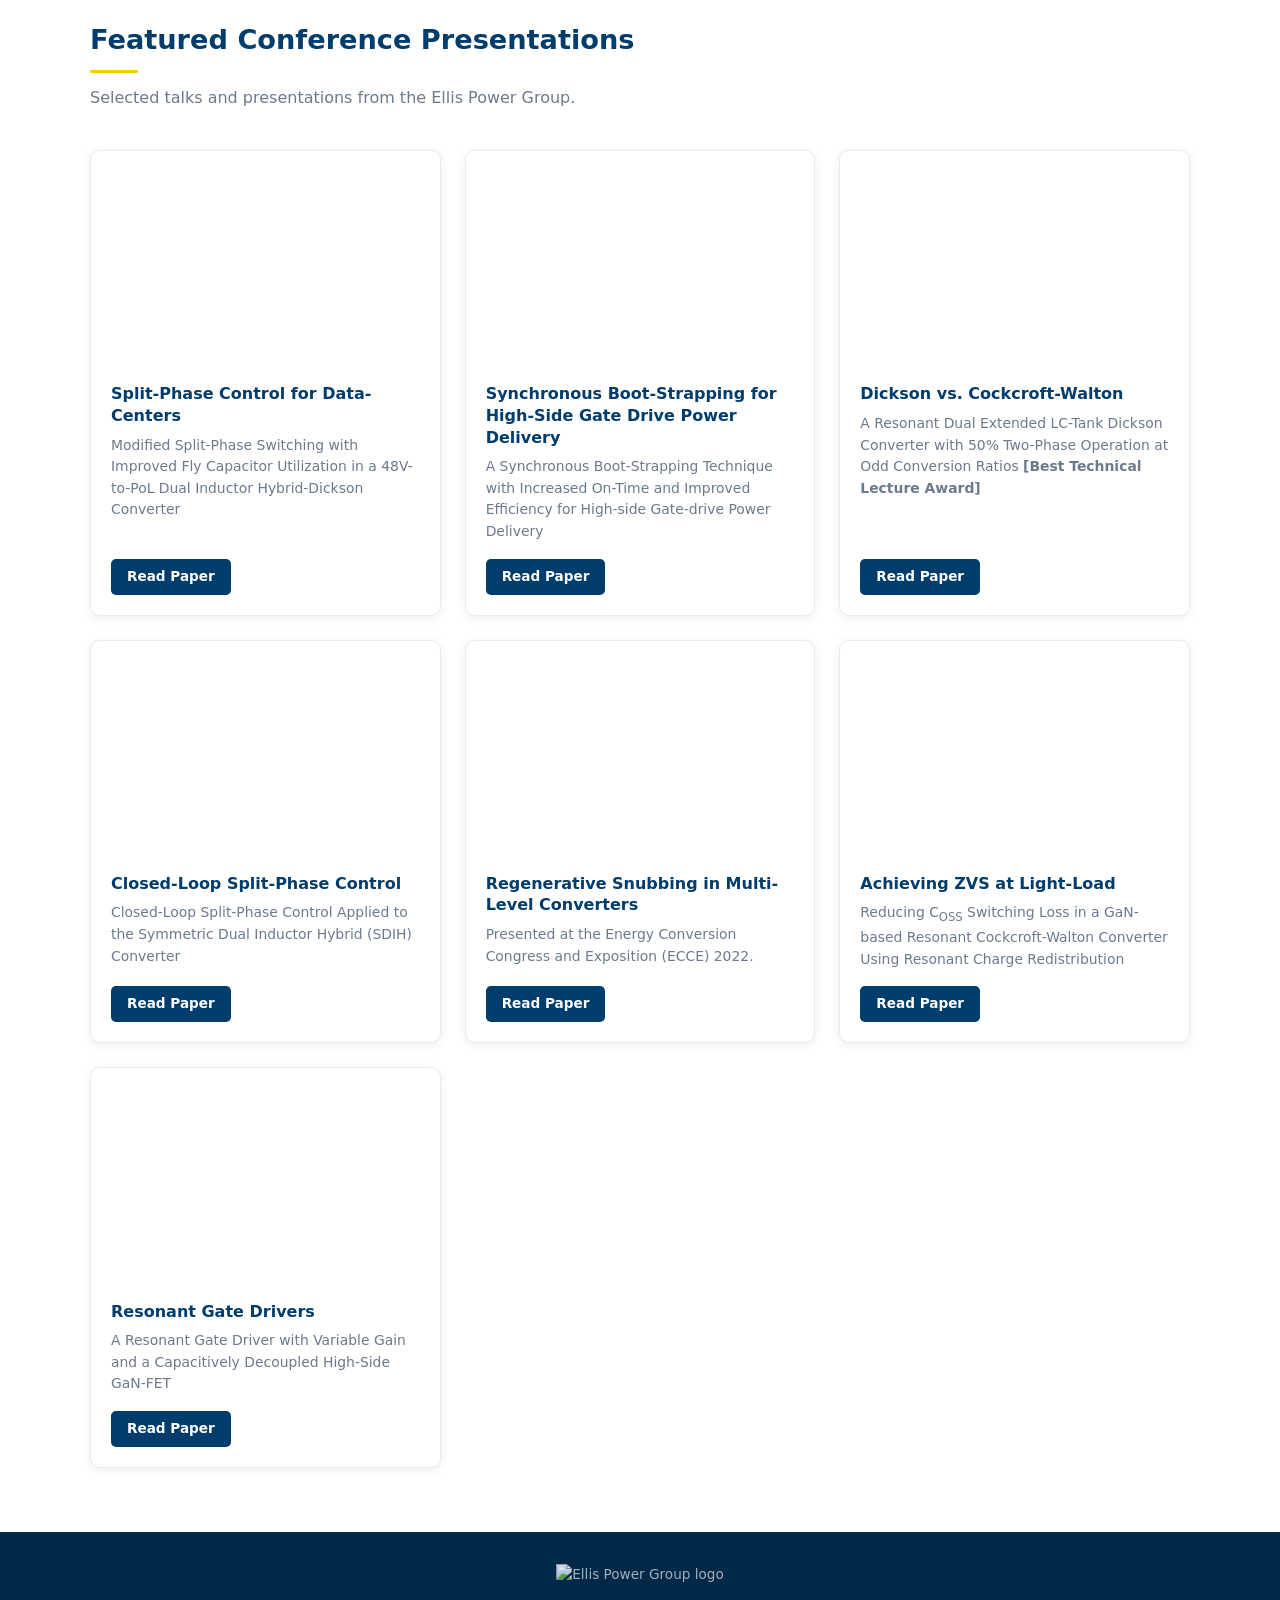
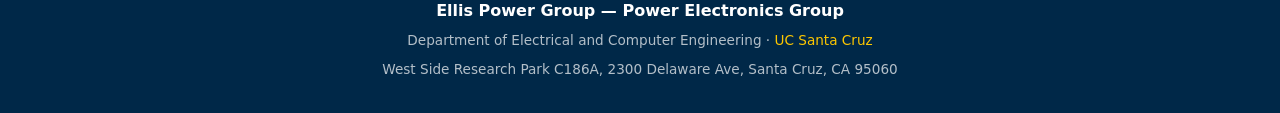
==== commit fa7a95c8: "Add APEC2026 news image and fix image path Co-Authored-By: Claude Sonnet 4.6 <noreply@anthropic.com>" ====
--- a/index.html
+++ b/index.html
@@ -77,7 +77,7 @@
 
             <!-- Image news block -->
             <div class="card">
-              <img src="[image path]" alt="[News image]" class="research-img">
+              <img src="news_images/APEC2026.jpg" alt="APEC 2026" class="research-img">
               <div class="research-body">
                 <p style="font-size:0.8rem; color:var(--gray); margin-bottom:0.2rem;">[Month Year]</p>
                 <div class="research-title">[News headline]</div>
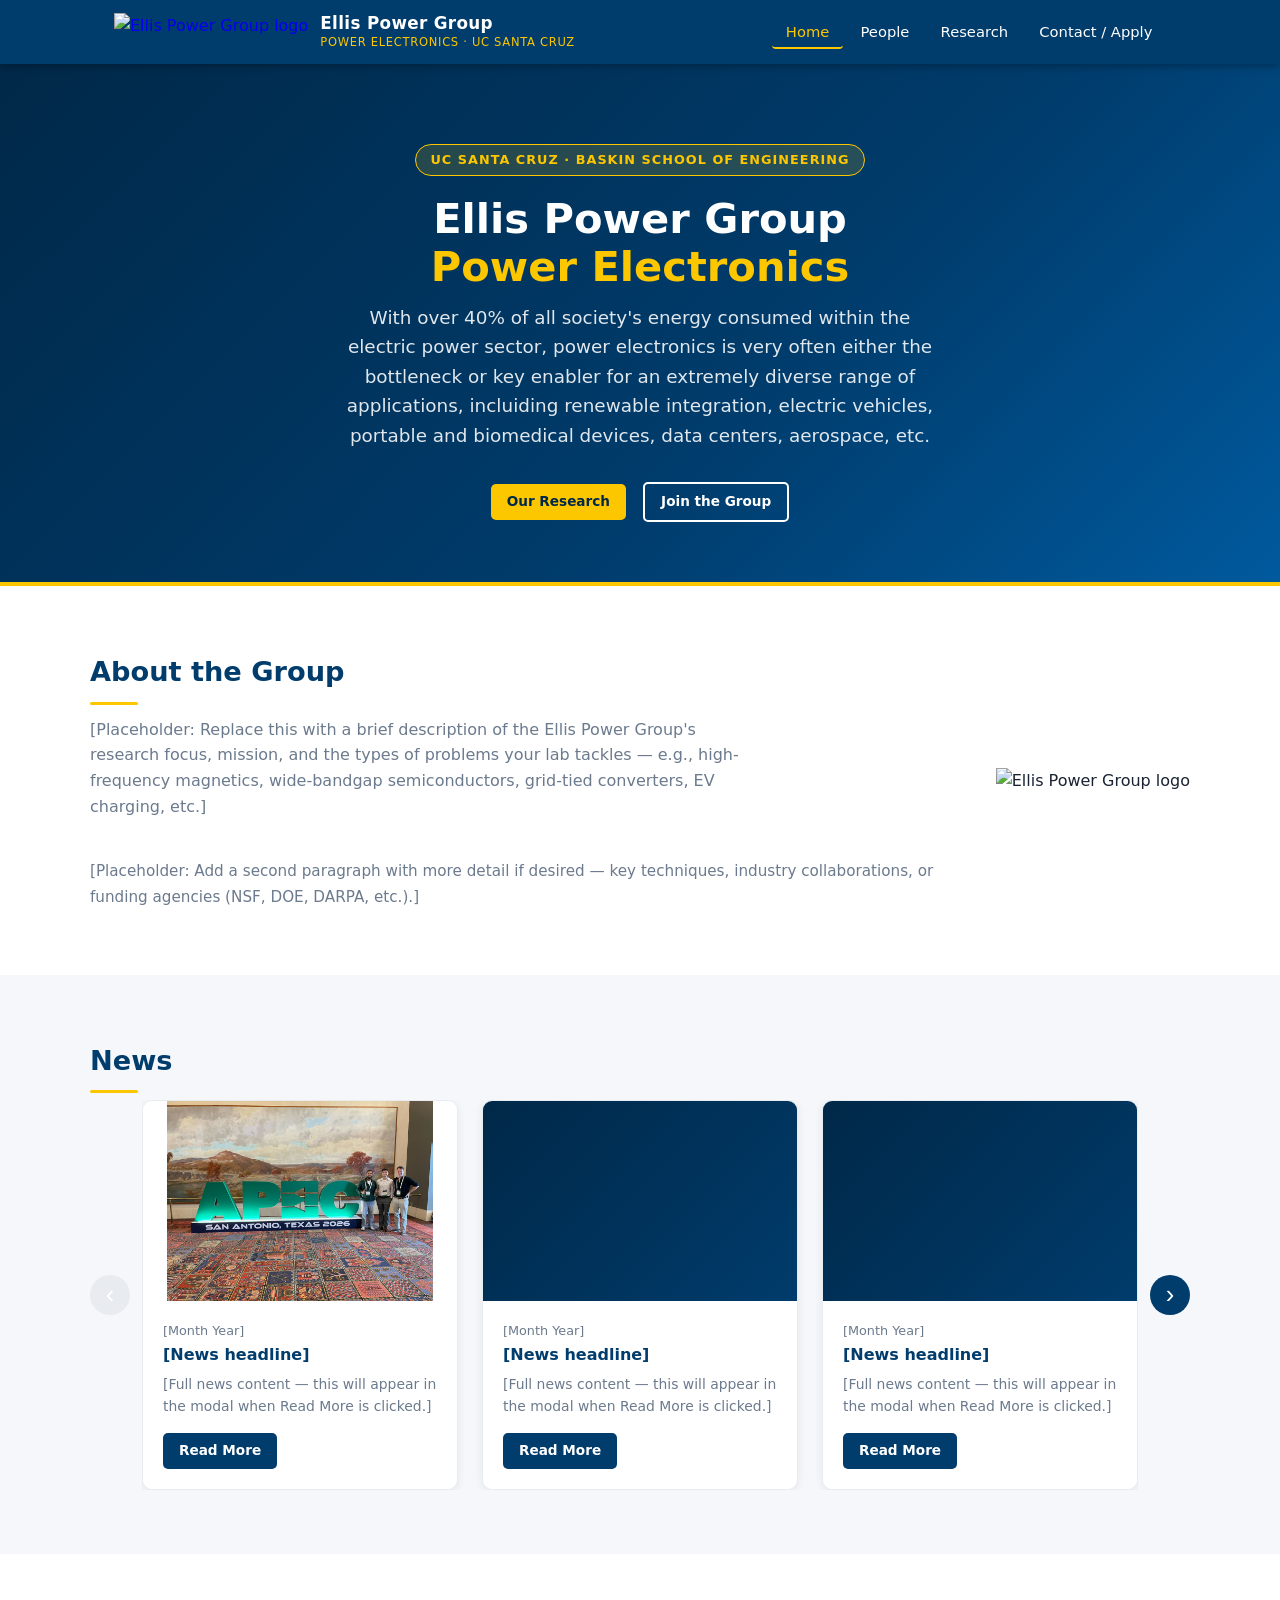
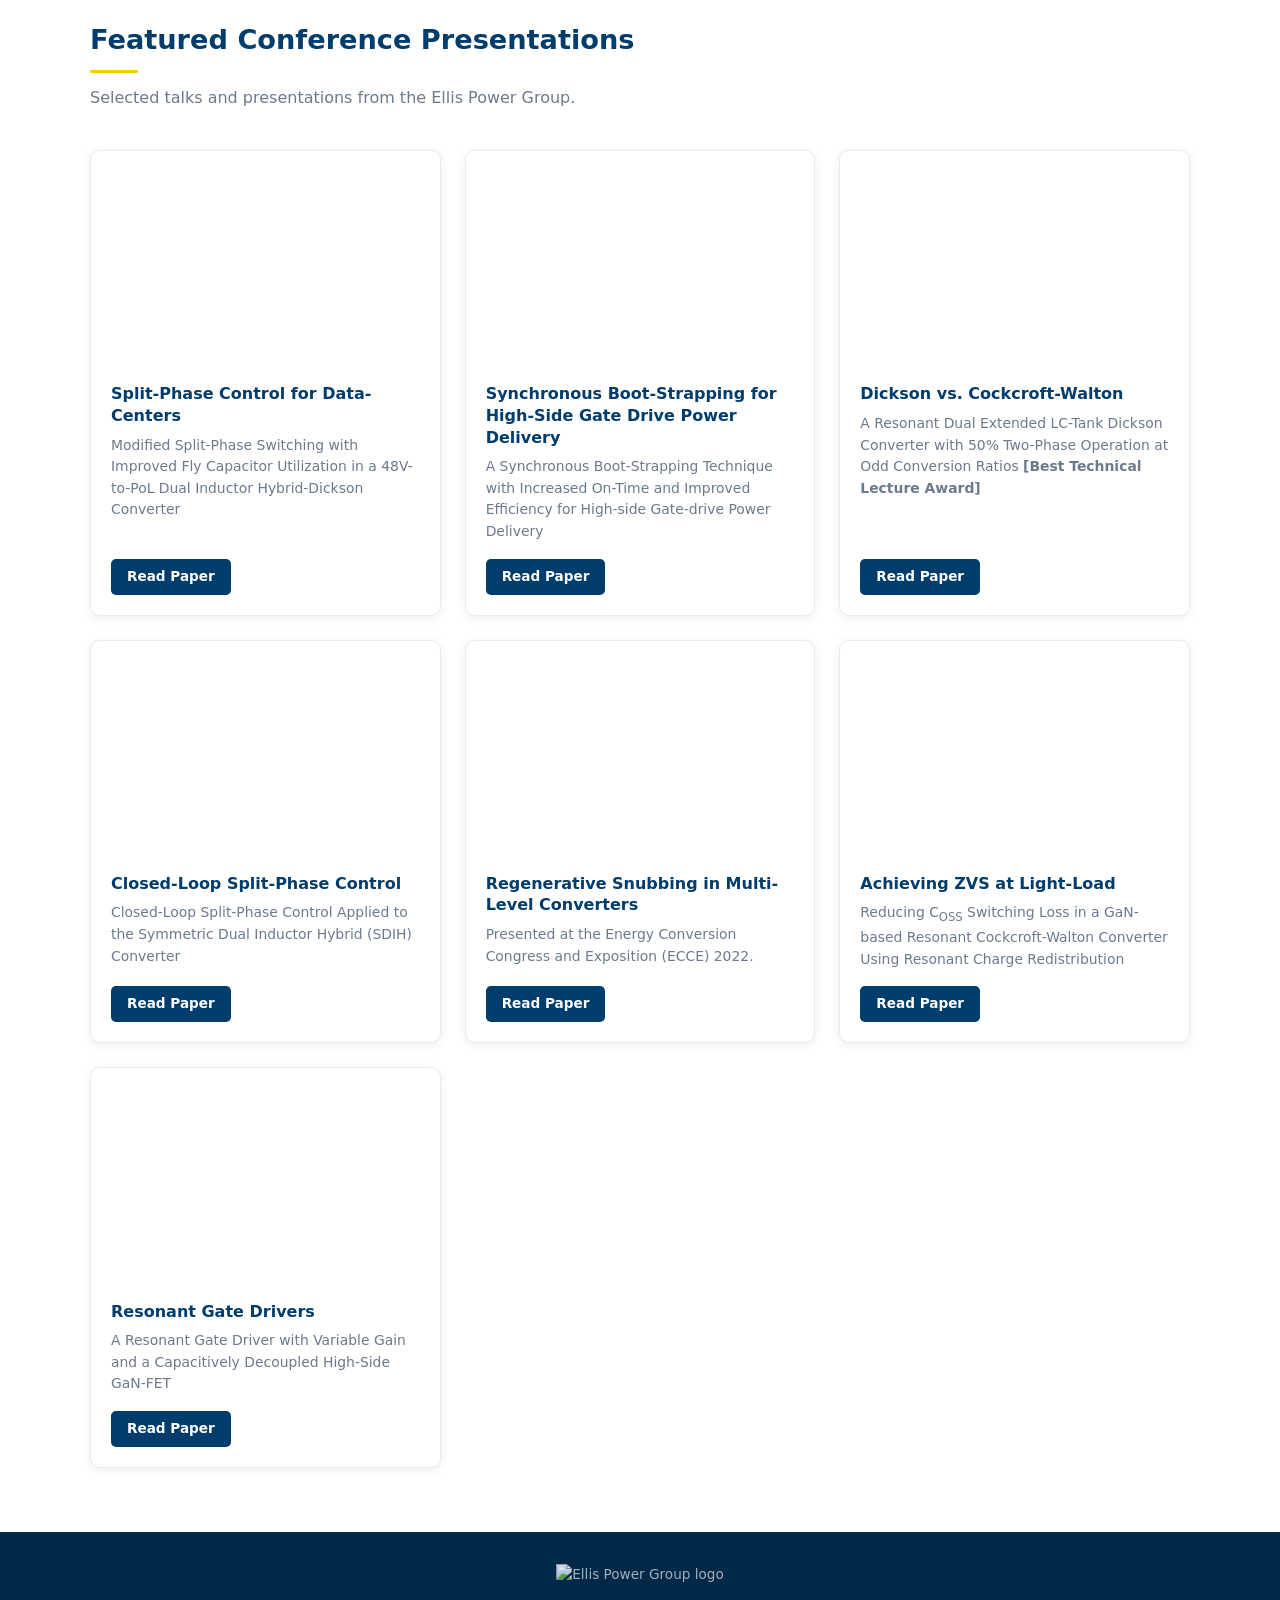
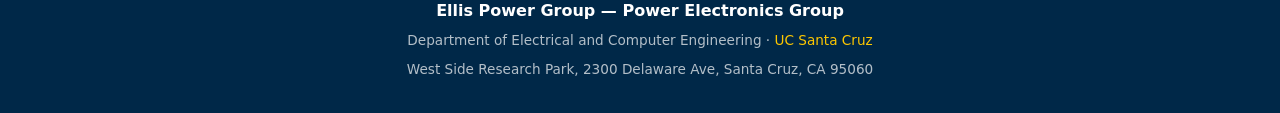
==== commit 70a6566e: "remove room number" ====
--- a/index.html
+++ b/index.html
@@ -283,7 +283,7 @@
       <img src="images/EPG_simple_transparent_white.png" alt="Ellis Power Group logo" class="footer-logo">
       <p class="footer-top">Ellis Power Group — Power Electronics Group</p>
       <p>Department of Electrical and Computer Engineering · <a href="https://www.ucsc.edu" target="_blank">UC Santa Cruz</a></p>
-      <p style="margin-top:0.5rem;">West Side Research Park C186A, 2300 Delaware Ave, Santa Cruz, CA 95060</p>
+      <p style="margin-top:0.5rem;">West Side Research Park, 2300 Delaware Ave, Santa Cruz, CA 95060</p>
     </div>
   </footer>
 
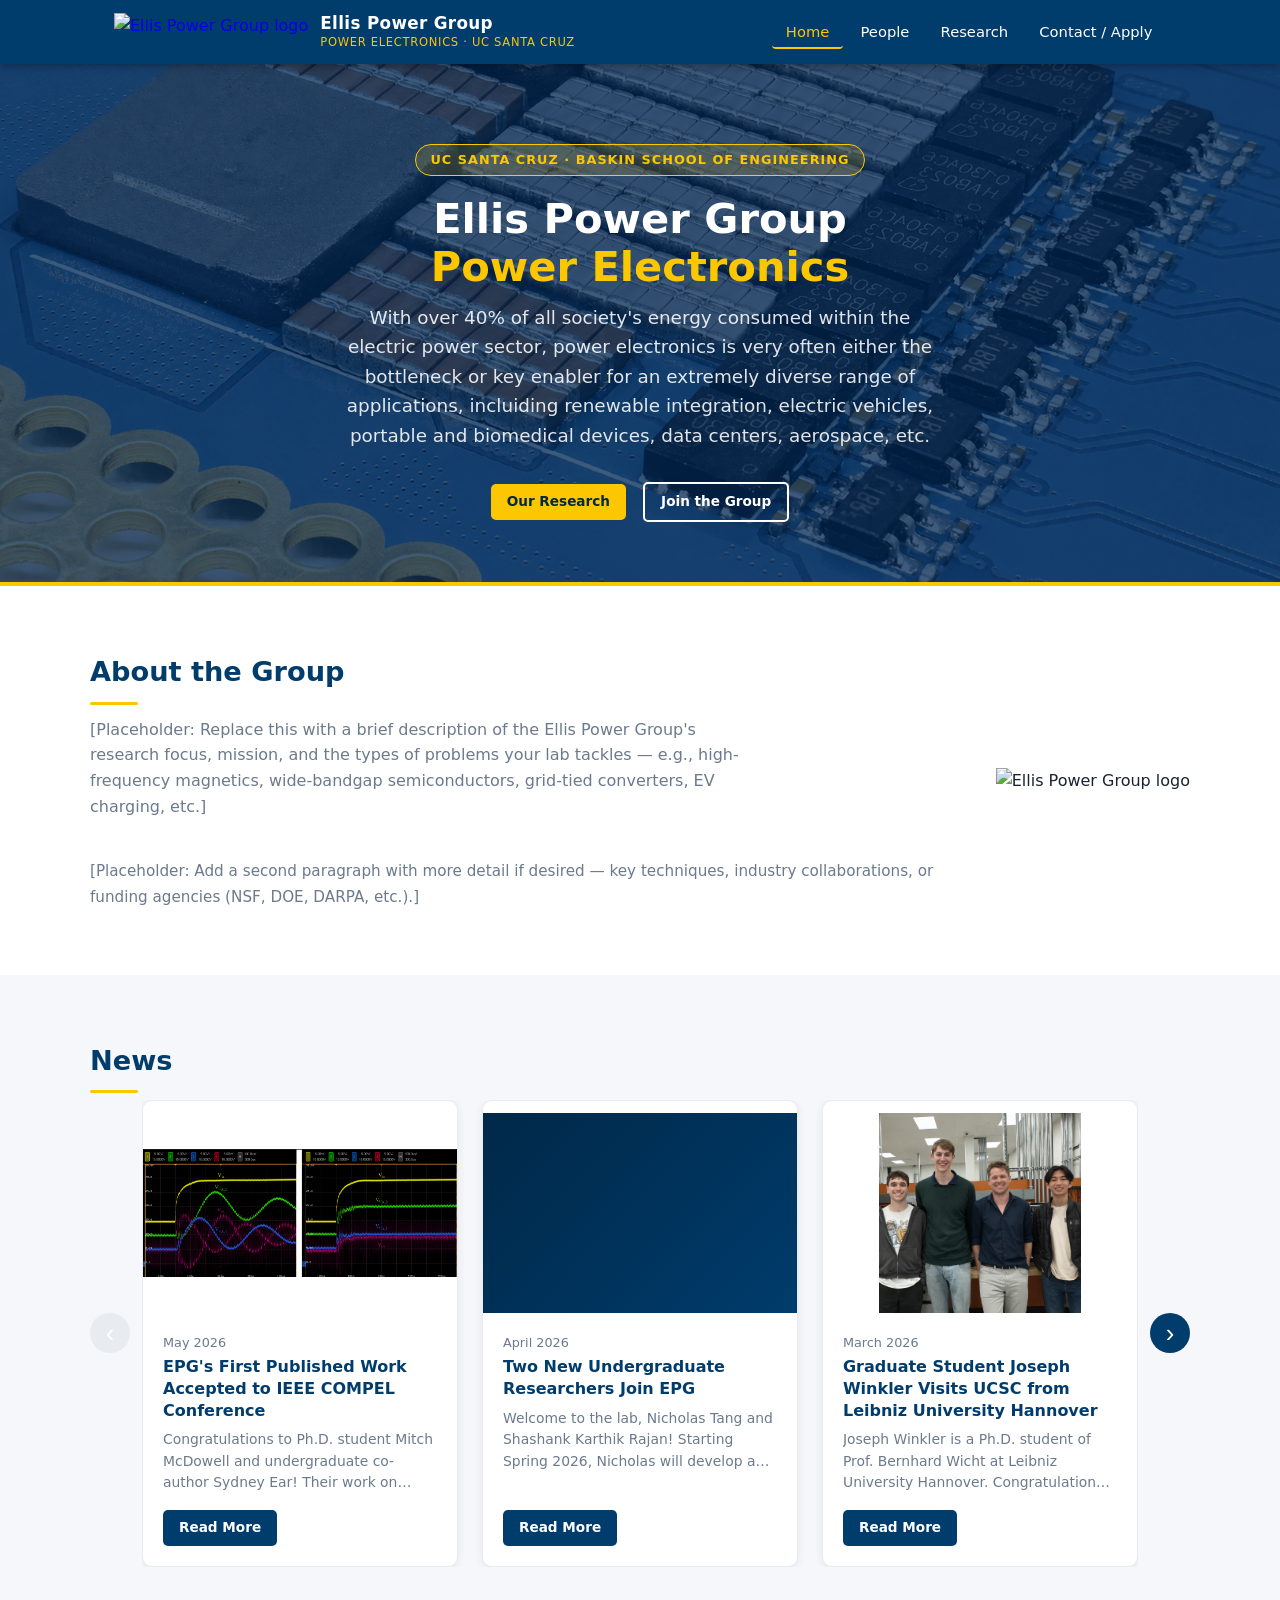
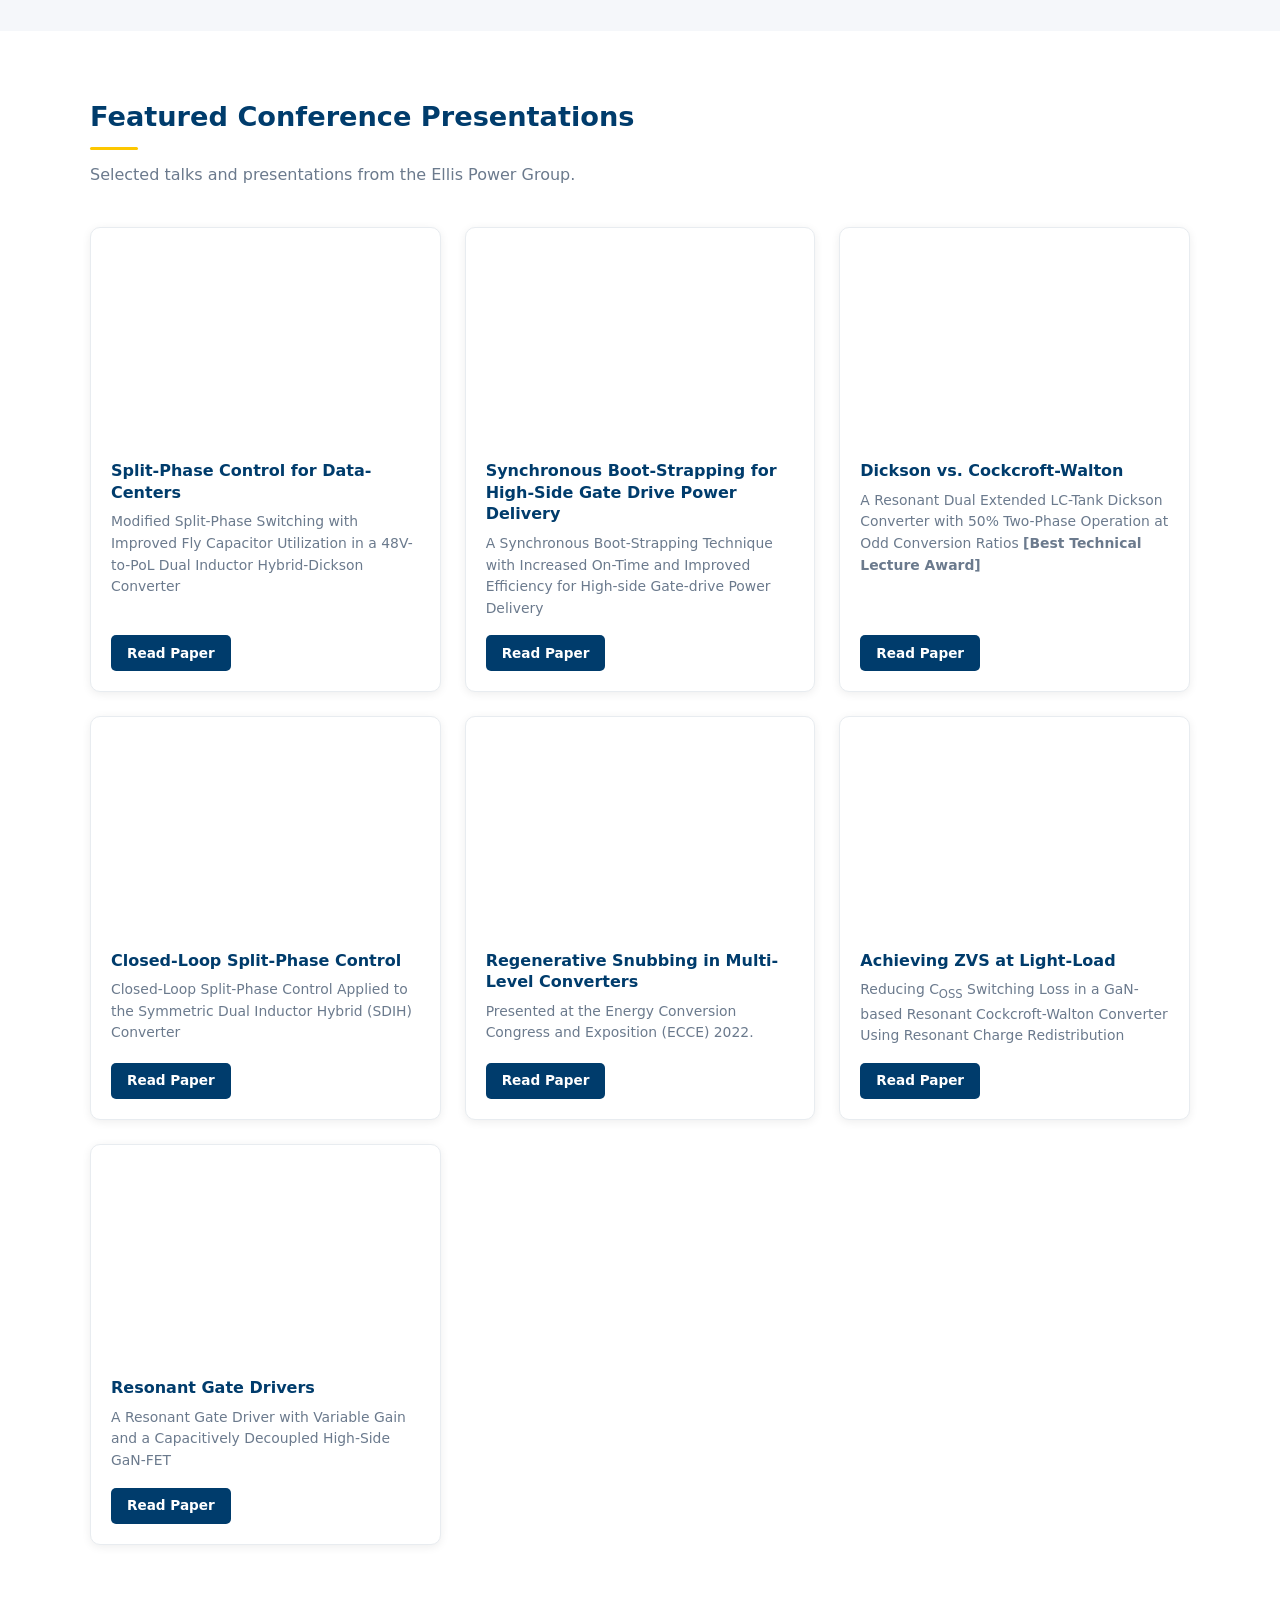
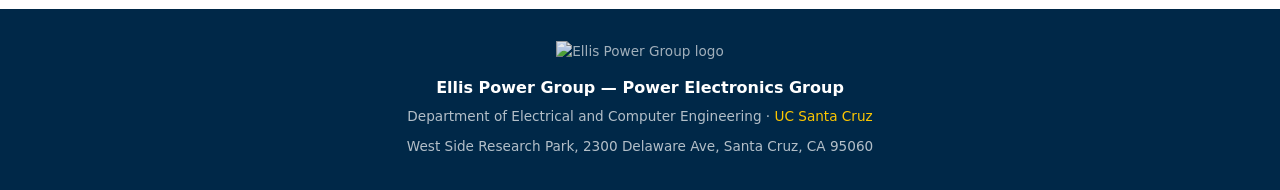
==== commit 27bbe044: "Deploy latest site updates" ====
--- a/index.html
+++ b/index.html
@@ -75,77 +75,51 @@
         <div class="carousel-track-container">
           <div class="carousel-track">
 
-            <!-- Image news block -->
+            <!-- Most Recent: COMPEL Workshop Publication -->
+            <div class="card">
+              <img src="news_images/deterministic_settling.png" alt="Deterministic settling" class="research-img">
+              <div class="research-body">
+                <p style="font-size:0.8rem; color:var(--gray); margin-bottom:0.2rem;">May 2026</p>
+                <div class="research-title">EPG's First Published Work Accepted to IEEE COMPEL Conference</div>
+                <p class="research-desc">Congratulations to Ph.D. student Mitch McDowell and undergraduate co-author Sydney Ear! Their work on hybrid switched-capacitor architectures that achieve automatic voltage balancing has been accepted for presentation at the IEEE Workshop on the Control and Modeling of Power Electronics (COMPEL) in Cambridge, UK in July 2026, with Mitch leading the theoretical effort and Sydney providing the core PCB design for validation. This marks both EPG's first published work, and a first publication for both Mitch and Sydney(!) Congratulations :-)</p>
+                <a href="#" class="btn btn-blue" onclick="openModal(this); return false;">Read More</a>
+              </div>
+            </div>
+
+            <!-- New Undergraduate Students -->
+            <div class="card">
+              <div class="research-img placeholder"></div>
+              <div class="research-body">
+                <p style="font-size:0.8rem; color:var(--gray); margin-bottom:0.2rem;">April 2026</p>
+                <div class="research-title">Two New Undergraduate Researchers Join EPG</div>
+                <p class="research-desc">Welcome to the lab, Nicholas Tang and Shashank Karthik Rajan! Starting Spring 2026, Nicholas will develop a versatile high-density PCB implementation of the C2000 microcontroller for general purpose embedded control, while Shashank will build a high-bandwidth testbed enabling high slew-rate testing of power converters. Here's to new ideas, fresh energy, and making things work!</p>
+                <a href="#" class="btn btn-blue" onclick="openModal(this); return false;">Read More</a>
+              </div>
+            </div>
+
+            <!-- Joseph Winkler Visit -->
+            <div class="card">
+              <img src="news_images/Joseph_Winkler_Visit.png" alt="Joseph Winkler Visit" class="research-img">
+              <div class="research-body">
+                <p style="font-size:0.8rem; color:var(--gray); margin-bottom:0.2rem;">March 2026</p>
+                <div class="research-title">Graduate Student Joseph Winkler Visits UCSC from Leibniz University Hannover</div>
+                <p class="research-desc">Joseph Winkler is a Ph.D. student of Prof. Bernhard Wicht at Leibniz University Hannover. Congratulations Joseph on winning <strong>two</strong> Best Presentation Awards at APEC 2026.</p>
+                <a href="#" class="btn btn-blue" onclick="openModal(this); return false;">Read More</a>
+              </div>
+            </div>
+
+            <!-- APEC Conference -->
             <div class="card">
               <img src="news_images/APEC2026.jpg" alt="APEC 2026" class="research-img">
               <div class="research-body">
-                <p style="font-size:0.8rem; color:var(--gray); margin-bottom:0.2rem;">[Month Year]</p>
-                <div class="research-title">[News headline]</div>
-                <p class="research-desc">[Full news content — this will appear in the modal when Read More is clicked.]</p>
+                <p style="font-size:0.8rem; color:var(--gray); margin-bottom:0.2rem;">March 2026</p>
+                <div class="research-title">EPG visits IEEE APEC Conference</div>
+                <p class="research-desc">EPG represented UCSC at the IEEE Applied Power Electronics Conference (APEC) in San Antonio, Texas — the global flagship conference for power electronics. The delegation included Prof. Ellis (right), Swapnil Tripathi (left), and Mitch McDowell (middle).</p>
                 <a href="#" class="btn btn-blue" onclick="openModal(this); return false;">Read More</a>
               </div>
             </div>
 
-            <!-- No image news block -->
-            <div class="card">
-              <div class="research-img placeholder"></div>
-              <div class="research-body">
-                <p style="font-size:0.8rem; color:var(--gray); margin-bottom:0.2rem;">[Month Year]</p>
-                <div class="research-title">[News headline]</div>
-                <p class="research-desc">[Full news content — this will appear in the modal when Read More is clicked.]</p>
-                <a href="#" class="btn btn-blue" onclick="openModal(this); return false;">Read More</a>
-              </div>
-            </div>
-
-            <div class="card">
-              <div class="research-img placeholder"></div>
-              <div class="research-body">
-                <p style="font-size:0.8rem; color:var(--gray); margin-bottom:0.2rem;">[Month Year]</p>
-                <div class="research-title">[News headline]</div>
-                <p class="research-desc">[Full news content — this will appear in the modal when Read More is clicked.]</p>
-                <a href="#" class="btn btn-blue" onclick="openModal(this); return false;">Read More</a>
-              </div>
-            </div>
-
-            <div class="card">
-              <div class="research-img placeholder"></div>
-              <div class="research-body">
-                <p style="font-size:0.8rem; color:var(--gray); margin-bottom:0.2rem;">[Month Year]</p>
-                <div class="research-title">[News headline]</div>
-                <p class="research-desc">[Full news content — this will appear in the modal when Read More is clicked.]</p>
-                <a href="#" class="btn btn-blue" onclick="openModal(this); return false;">Read More</a>
-              </div>
-            </div>
-
-            <div class="card">
-              <div class="research-img placeholder"></div>
-              <div class="research-body">
-                <p style="font-size:0.8rem; color:var(--gray); margin-bottom:0.2rem;">[Month Year]</p>
-                <div class="research-title">[News headline]</div>
-                <p class="research-desc">[Full news content — this will appear in the modal when Read More is clicked.]</p>
-                <a href="#" class="btn btn-blue" onclick="openModal(this); return false;">Read More</a>
-              </div>
-            </div>
-
-            <div class="card">
-              <div class="research-img placeholder"></div>
-              <div class="research-body">
-                <p style="font-size:0.8rem; color:var(--gray); margin-bottom:0.2rem;">[Month Year]</p>
-                <div class="research-title">[News headline]</div>
-                <p class="research-desc">[Full news content — this will appear in the modal when Read More is clicked.]</p>
-                <a href="#" class="btn btn-blue" onclick="openModal(this); return false;">Read More</a>
-              </div>
-            </div>
-
-            <div class="card">
-              <img src="news_images/Joseph_Winkler_Visit.png" alt="Joseph Winkler Visit" class="research-img">
-              <div class="research-body">
-                <p style="font-size:0.8rem; color:var(--gray); margin-bottom:0.2rem;">[Month Year]</p>
-                <div class="research-title">[News headline]</div>
-                <p class="research-desc">[Full news content — this will appear in the modal when Read More is clicked.]</p>
-                <a href="#" class="btn btn-blue" onclick="openModal(this); return false;">Read More</a>
-              </div>
-            </div>
+            
 
           </div>
         </div>
@@ -379,3 +353,4 @@
   </script>
 </body>
 </html>
+
--- a/css/style.css
+++ b/css/style.css
@@ -125,12 +125,22 @@
 
 /* ── Hero ── */
 .hero {
-  background: linear-gradient(135deg, var(--blue-dark) 0%, var(--blue) 60%, #005a9e 100%);
+  background: url('../images/banner_blue3.png') center/cover no-repeat;
+  background-color: var(--blue-dark);
   color: var(--white);
   padding: 5rem 1.5rem 4rem;
   text-align: center;
   position: relative;
   overflow: hidden;
+}
+
+.hero::before {
+  content: '';
+  position: absolute;
+  inset: 0;
+  background: rgba(0, 38, 82, 0.75);
+  pointer-events: none;
+  z-index: 0;
 }
 
 .hero::after {
@@ -141,6 +151,12 @@
   right: 0;
   height: 4px;
   background: var(--gold);
+  z-index: 1;
+}
+
+.hero > * {
+  position: relative;
+  z-index: 2;
 }
 
 .hero h1 {
@@ -332,6 +348,7 @@
   height: 200px;
   object-fit: contain;
   background: #fff;
+  margin-top: 0.75rem;
 }
 
 .research-img.placeholder {
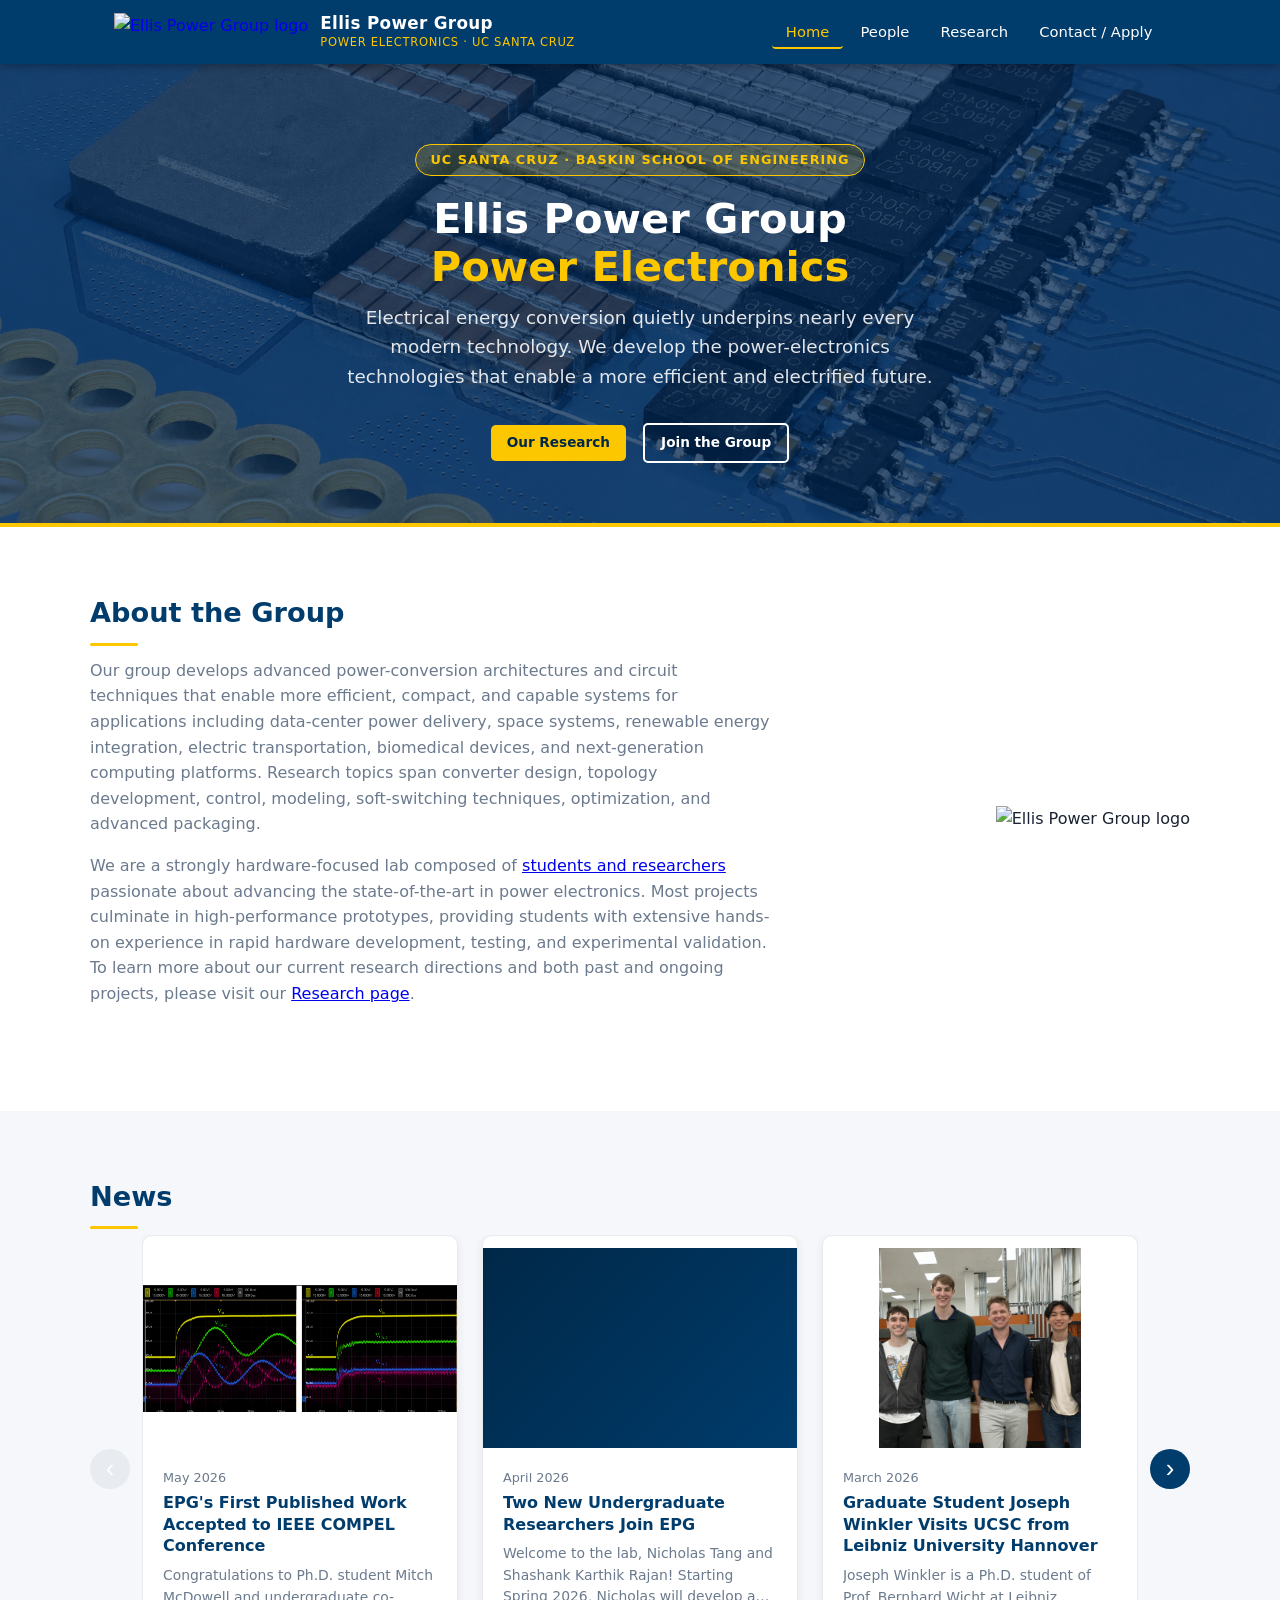
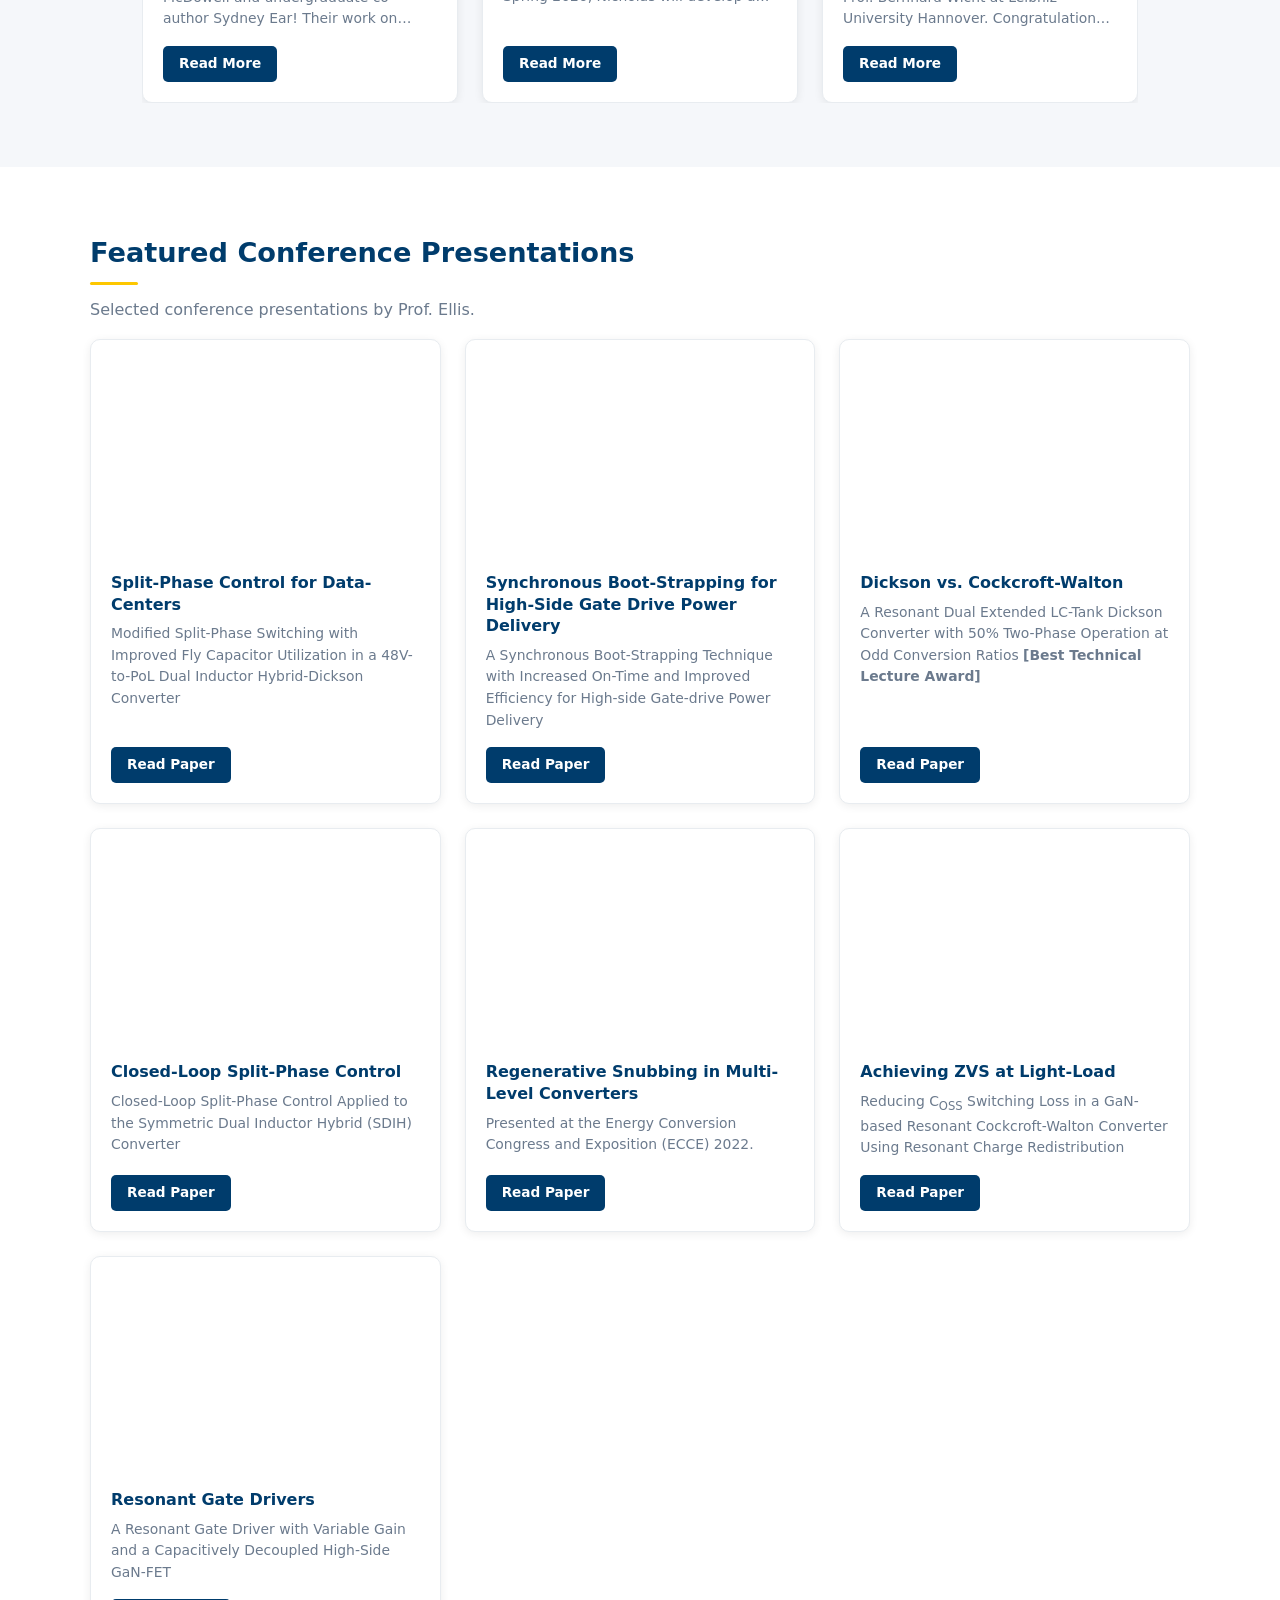
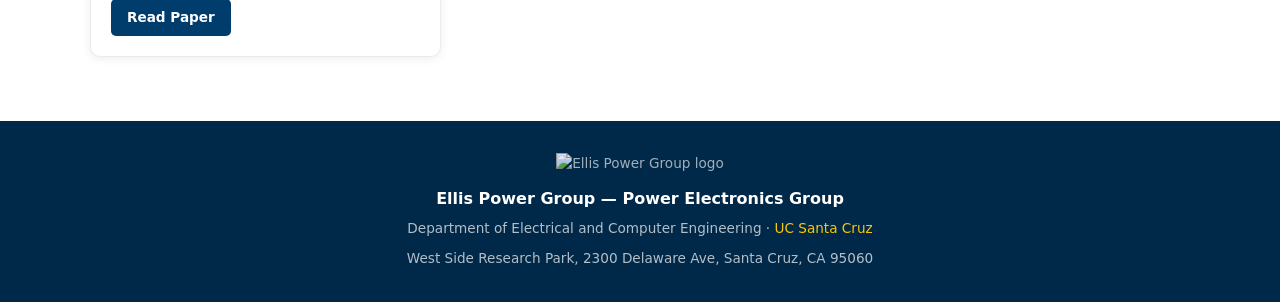
==== commit 1a87d9e6: "Update About section copy, hero subtitle, Research links, and paragraph spacing" ====
--- a/index.html
+++ b/index.html
@@ -36,7 +36,7 @@
     <div class="ucsc-tag">UC Santa Cruz · Baskin School of Engineering</div>
     <h1>Ellis Power Group<br><span>Power Electronics</span></h1>
     <p class="subtitle">
-      With over 40% of all society's energy consumed within the electric power sector, power electronics is very often either the bottleneck or key enabler for an extremely diverse range of applications, incluiding renewable integration, electric vehicles, portable and biomedical devices, data centers, aerospace, etc.
+      Electrical energy conversion quietly underpins nearly every modern technology. We develop the power-electronics technologies that enable a more efficient and electrified future.
     </p>
     <a href="research.html" class="btn btn-gold" style="margin-right:0.75rem;">Our Research</a>
     <a href="contact.html" class="btn btn-outline" style="border-color:white; color:white;">Join the Group</a>
@@ -49,14 +49,10 @@
         <div class="about-text">
           <h2 class="section-title">About the Group</h2>
           <p class="section-lead">
-            <!-- Replace with a 2–3 sentence description of the lab's focus and mission -->
-            [Placeholder: Replace this with a brief description of the Ellis Power Group's research focus,
-            mission, and the types of problems your lab tackles — e.g., high-frequency magnetics,
-            wide-bandgap semiconductors, grid-tied converters, EV charging, etc.]
+            Our group develops advanced power-conversion architectures and circuit techniques that enable more efficient, compact, and capable systems for applications including data-center power delivery, space systems, renewable energy integration, electric transportation, biomedical devices, and next-generation computing platforms. Research topics span converter design, topology development, control, modeling, soft-switching techniques, optimization, and advanced packaging.
           </p>
-          <p style="color:var(--gray); font-size:0.95rem; line-height:1.7;">
-            [Placeholder: Add a second paragraph with more detail if desired — key techniques,
-            industry collaborations, or funding agencies (NSF, DOE, DARPA, etc.).]
+          <p class="section-lead">
+            We are a strongly hardware-focused lab composed of <a href="people.html">students and researchers</a> passionate about advancing the state-of-the-art in power electronics. Most projects culminate in high-performance prototypes, providing students with extensive hands-on experience in rapid hardware development, testing, and experimental validation. To learn more about our current research directions and both past and ongoing projects, please visit our <a href="research.html">Research page</a>.
           </p>
         </div>
         <div class="about-logo">
@@ -132,7 +128,7 @@
   <section class="section">
     <div class="container">
       <h2 class="section-title">Featured Conference Presentations</h2>
-      <p class="section-lead">Selected talks and presentations from the Ellis Power Group.</p>
+      <p class="section-lead">Selected conference presentations by Prof. Ellis.</p>
       <div class="card-grid card-grid-2">
 
         <div class="card">
--- a/css/style.css
+++ b/css/style.css
@@ -236,6 +236,10 @@
   max-width: 680px;
 }
 
+.section-lead:not(:last-child) {
+  margin-bottom: 1rem;
+}
+
 /* ── Cards ── */
 .card-grid {
   display: grid;
@@ -365,11 +369,46 @@
 
 .research-body {
   padding: 1.25rem;
+  position: relative;
 }
 
 .research-body .btn {
   margin-top: auto;
   align-self: flex-start;
+}
+
+.bpec-badge {
+  position: absolute;
+  bottom: 1.35rem;
+  right: 1.25rem;
+  max-height: 1.28rem;
+  width: auto;
+  display: block;
+}
+
+.bpec-badge img,
+.bpec-badge {
+  width: auto;
+  height: 100%;
+  object-fit: contain;
+  display: block;
+}
+
+.infineon-badge {
+  position: absolute;
+  bottom: 1.35rem;
+  right: 1.25rem;
+  max-height: 1.664rem;
+  width: auto;
+  display: block;
+}
+
+.infineon-badge img,
+.infineon-badge {
+  width: auto;
+  height: 100%;
+  object-fit: contain;
+  display: block;
 }
 
 .research-title {
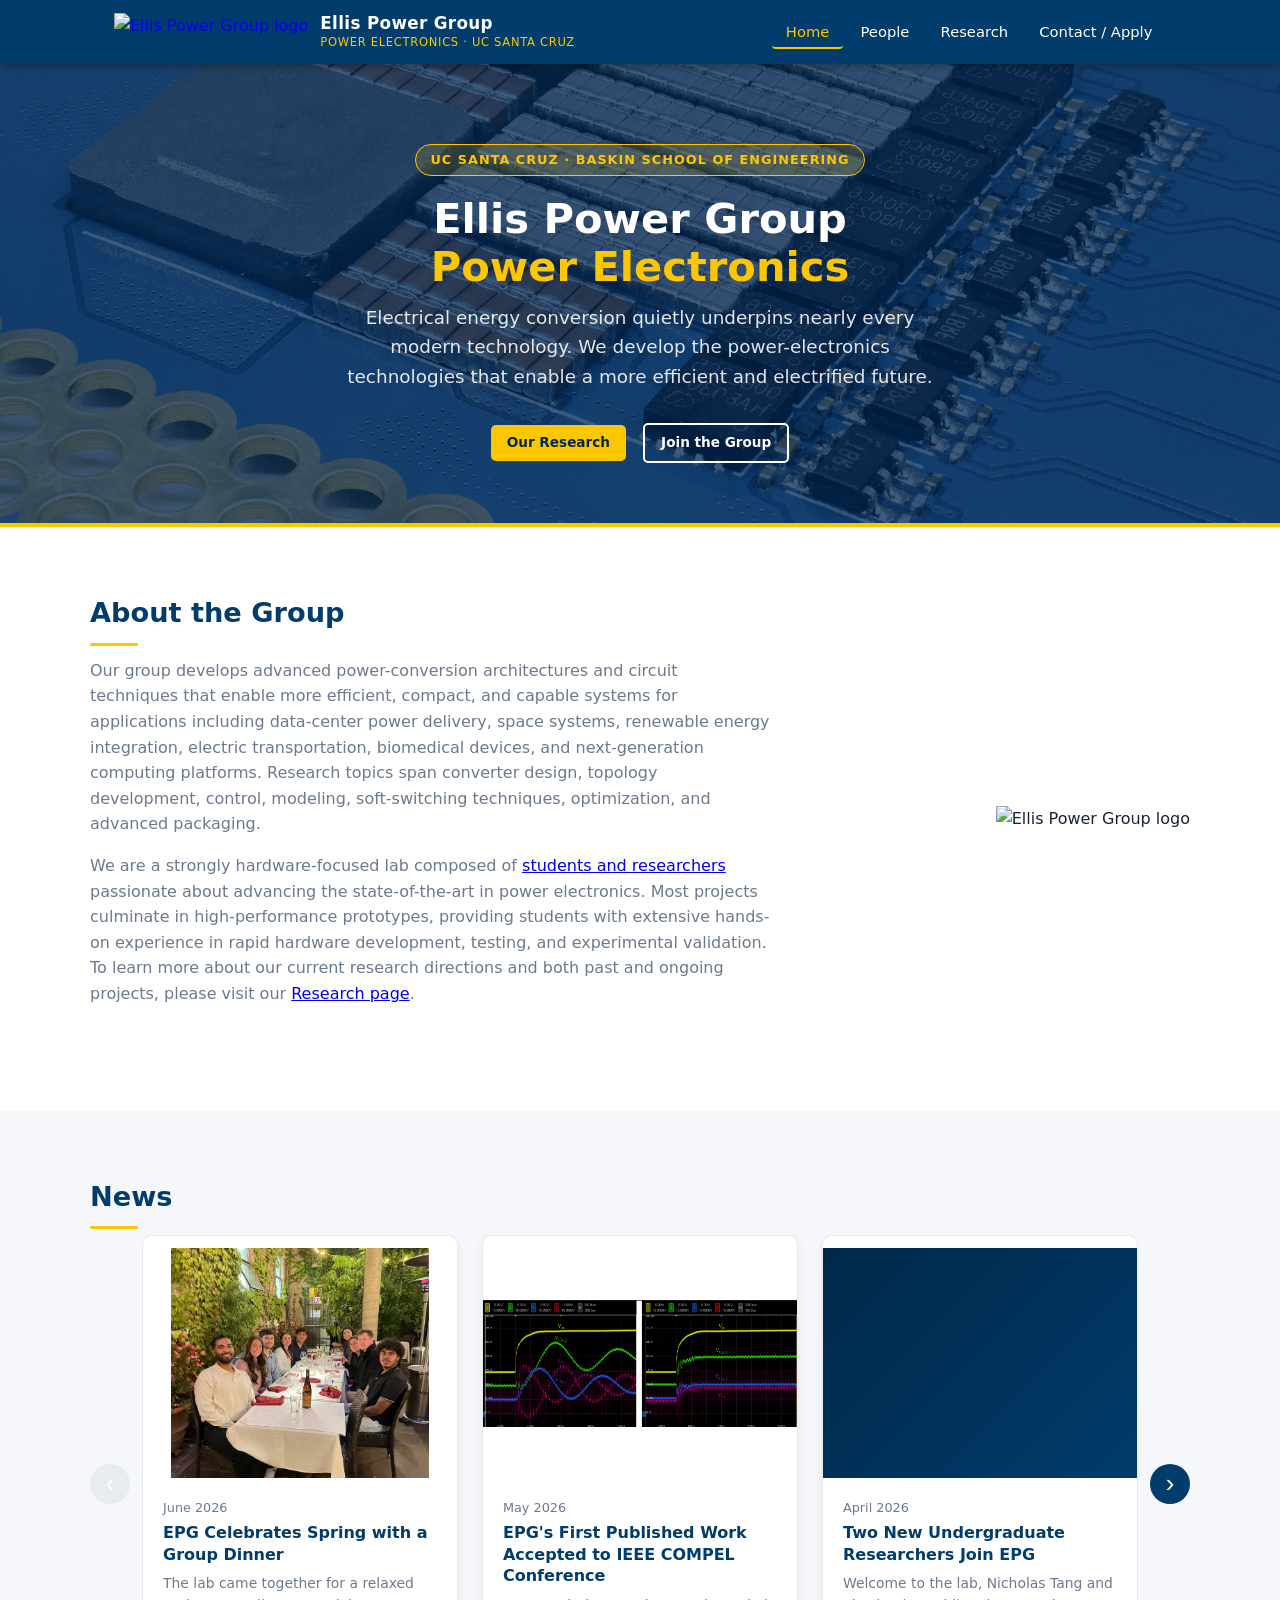
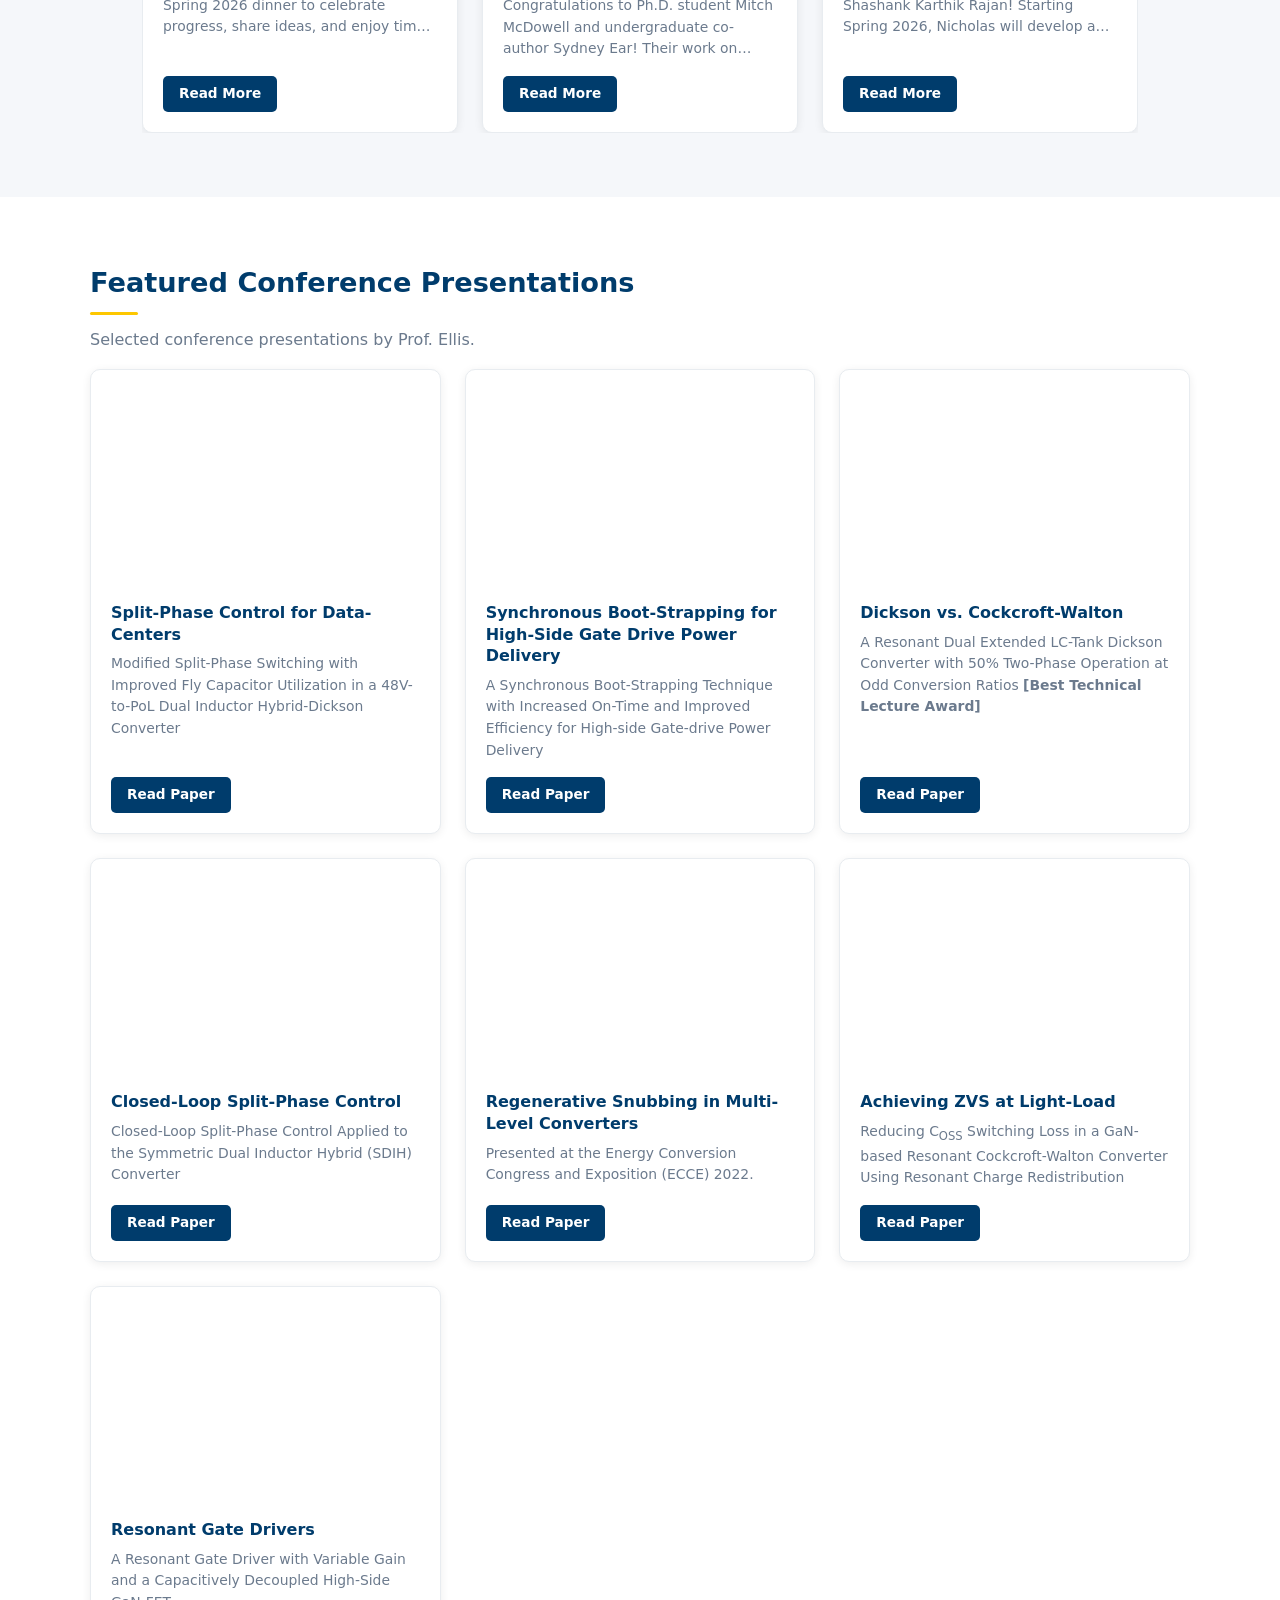
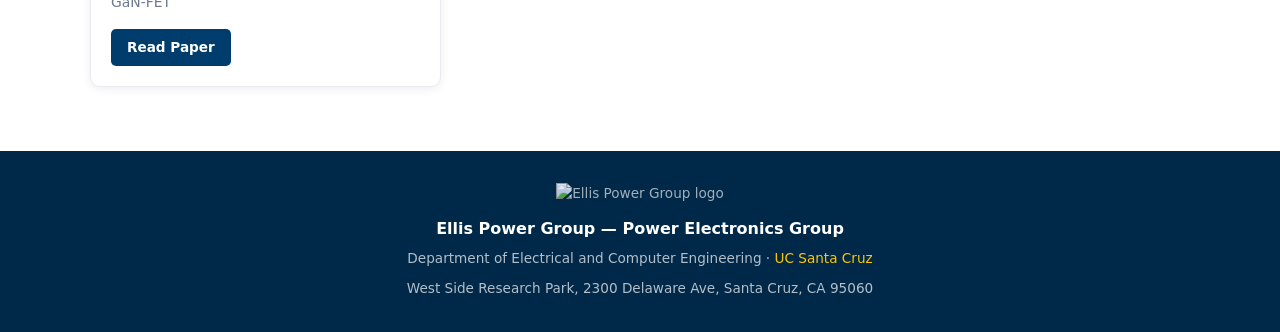
==== commit c1f256a5: "Update homepage news and research assets" ====
--- a/index.html
+++ b/index.html
@@ -71,6 +71,17 @@
         <div class="carousel-track-container">
           <div class="carousel-track">
 
+            <!-- Spring Group Dinner -->
+            <div class="card">
+              <img src="news_images/group_dinner_Spring_2026.jpg" alt="EPG Spring group dinner" class="research-img">
+              <div class="research-body">
+                <p style="font-size:0.8rem; color:var(--gray); margin-bottom:0.2rem;">June 2026</p>
+                <div class="research-title">EPG Celebrates Spring with a Group Dinner</div>
+                <p class="research-desc">The lab came together for a relaxed Spring 2026 dinner to celebrate progress, share ideas, and enjoy time with the growing EPG community. Celebrations were in order as our group's first two papers are set to be published, Swapnil completed his preliminary exams, and Svante graduated :'-)'.</p>
+                <a href="#" class="btn btn-blue" onclick="openModal(this); return false;">Read More</a>
+              </div>
+            </div>
+
             <!-- Most Recent: COMPEL Workshop Publication -->
             <div class="card">
               <img src="news_images/deterministic_settling.png" alt="Deterministic settling" class="research-img">
--- a/css/style.css
+++ b/css/style.css
@@ -203,7 +203,7 @@
 
 .section-tight {
   padding-top: 2rem;
-  padding-bottom: 2rem;
+  padding-bottom: 1rem;
 }
 
 .container {
@@ -240,6 +240,24 @@
   margin-bottom: 1rem;
 }
 
+.section-note {
+  background: rgba(31, 97, 170, 0.08);
+  border: 1px solid rgba(31, 97, 170, 0.18);
+  border-radius: 1rem;
+  padding: 1rem 1rem;
+  max-width: 720px;
+}
+
+.section-note a {
+  color: var(--blue);
+  text-decoration: none;
+  font-weight: 600;
+}
+
+.section-note a:hover {
+  text-decoration: underline;
+}
+
 /* ── Cards ── */
 .card-grid {
   display: grid;
@@ -349,7 +367,7 @@
 /* ── Research Cards ── */
 .research-img {
   width: 100%;
-  height: 200px;
+  height: 230px;
   object-fit: contain;
   background: #fff;
   margin-top: 0.75rem;
